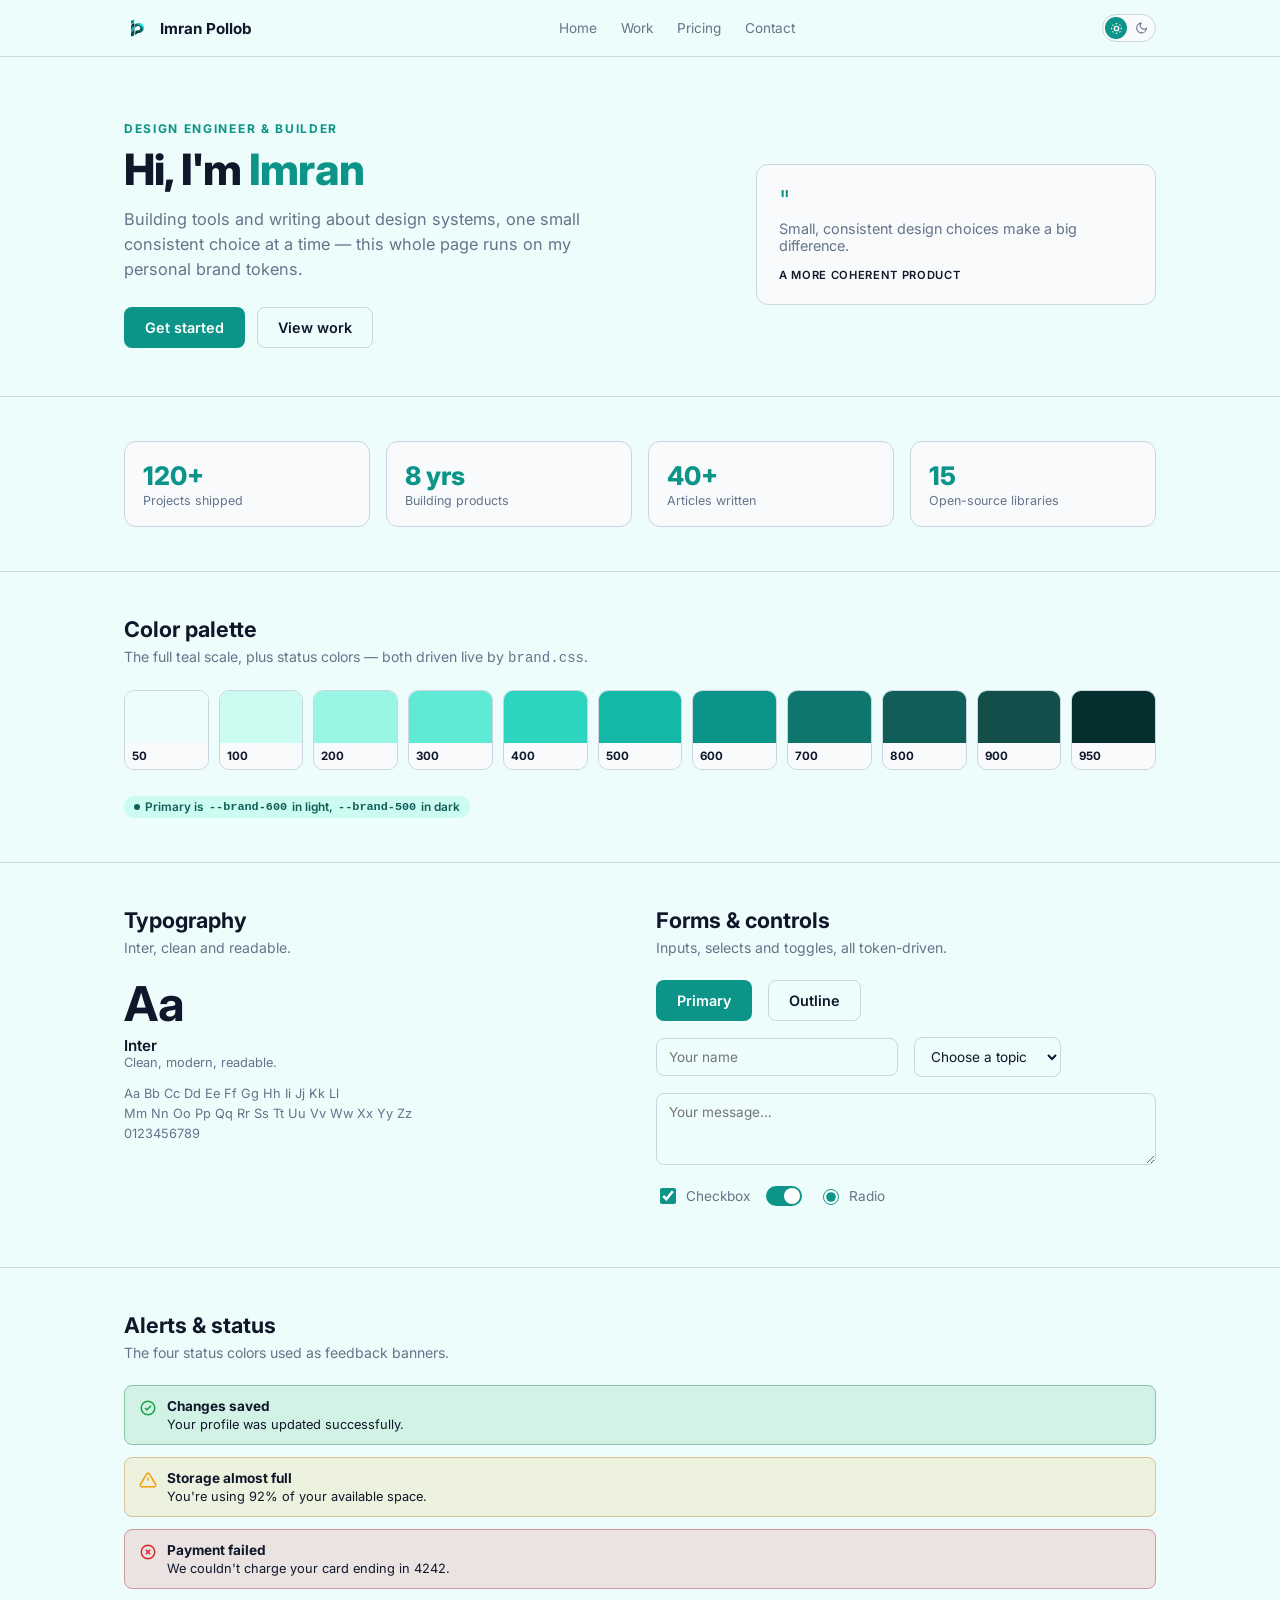
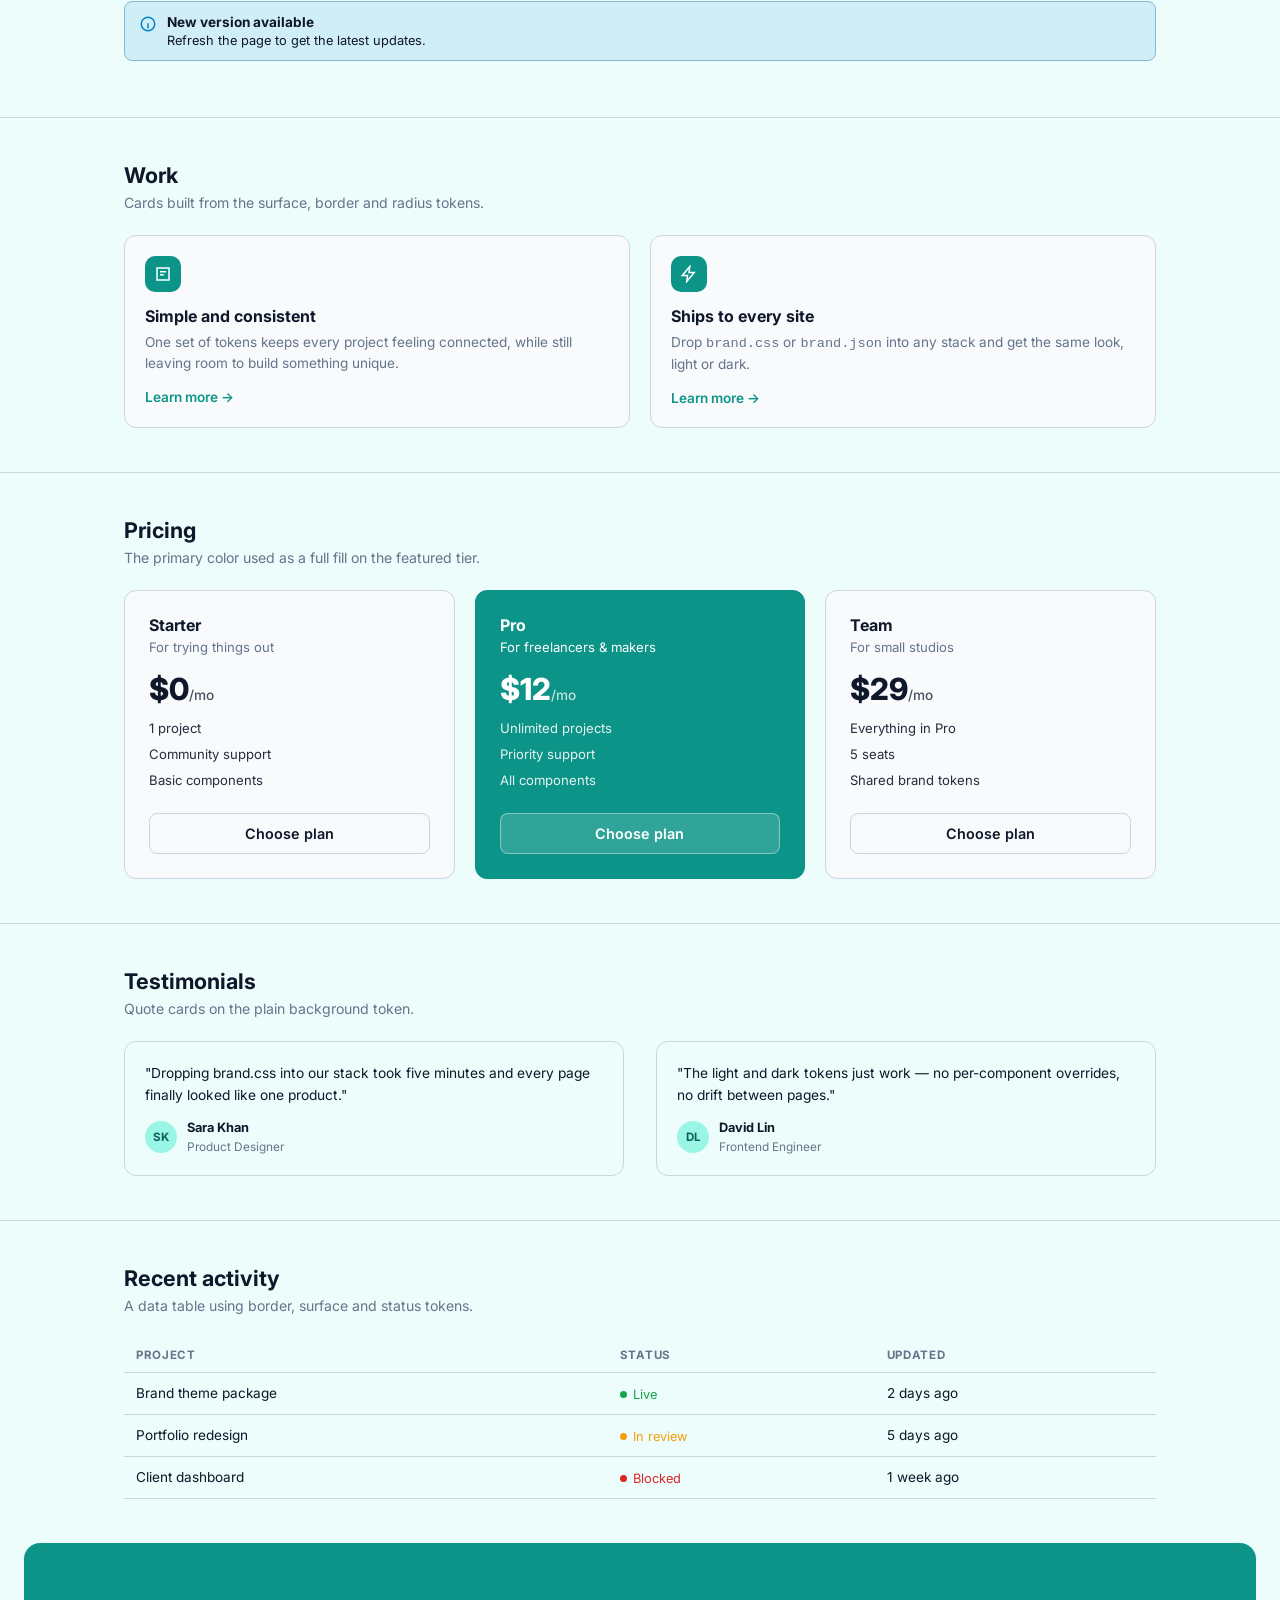
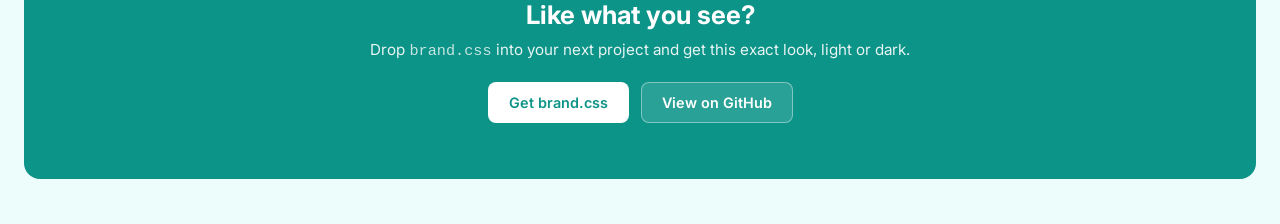
==== preview.html @ 42cc1a37 "code added" ====
<!doctype html>
<html lang="en">
<head>
<meta charset="UTF-8">
<meta name="viewport" content="width=device-width, initial-scale=1.0">
<title>Imran Pollob — Preview</title>
<link rel="stylesheet" href="brand.css">
<link rel="preconnect" href="https://fonts.googleapis.com">
<link rel="preconnect" href="https://fonts.gstatic.com" crossorigin>
<link href="https://fonts.googleapis.com/css2?family=Inter:wght@400;500;600;700;800&display=swap" rel="stylesheet">
<style>
  * { box-sizing: border-box; }
  html { scroll-behavior: smooth; }

  body {
    margin: 0;
    font-family: var(--font-family);
    background: var(--color-background);
    color: var(--color-text);
    transition: background 0.2s ease, color 0.2s ease;
  }

  img, svg { display: block; }
  code { font-family: 'SFMono-Regular', Consolas, monospace; }

  .wrap { max-width: 1080px; margin: 0 auto; padding: 0 24px; }

  /* ============ NAV ============ */
  .site-nav {
    position: sticky;
    top: 0;
    z-index: 10;
    background: var(--color-background);
    border-bottom: 1px solid var(--color-border);
  }
  .site-nav .wrap {
    display: flex;
    align-items: center;
    justify-content: space-between;
    padding: 14px 24px;
  }
  .brand {
    display: flex;
    align-items: center;
    gap: 10px;
    font-weight: 700;
    font-size: 0.95rem;
  }
  .brand img { width: 26px; height: 26px; object-fit: contain; }

  .nav-links { display: flex; gap: 24px; font-size: 0.85rem; color: var(--color-text-muted); }
  .nav-links a { color: inherit; text-decoration: none; }
  .nav-links a:hover { color: var(--color-primary); }

  .nav-right { display: flex; align-items: center; gap: 14px; }

  /* Theme switch */
  .theme-switch {
    width: 54px; height: 28px;
    border-radius: 999px;
    border: 1px solid var(--color-border);
    background: var(--color-surface);
    position: relative;
    cursor: pointer;
    flex: none;
    padding: 0;
  }
  .theme-switch .track-icon {
    position: absolute;
    top: 50%;
    transform: translateY(-50%);
    width: 13px; height: 13px;
    color: var(--color-text-muted);
  }
  .theme-switch .track-icon.sun { left: 7px; }
  .theme-switch .track-icon.moon { right: 7px; }
  .theme-switch .thumb {
    position: absolute;
    top: 2px; left: 2px;
    width: 22px; height: 22px;
    border-radius: 50%;
    background: var(--color-primary);
    color: #fff;
    display: flex; align-items: center; justify-content: center;
    transition: left 0.18s ease;
  }
  .theme-switch .thumb svg { width: 13px; height: 13px; }
  .theme-switch .thumb .moon-icon { display: none; }
  [data-theme="dark"] .theme-switch .thumb { left: 28px; }
  [data-theme="dark"] .theme-switch .thumb .sun-icon { display: none; }
  [data-theme="dark"] .theme-switch .thumb .moon-icon { display: block; }

  /* ============ HERO ============ */
  .hero { padding: 64px 0 48px; }
  .hero .wrap {
    display: grid;
    grid-template-columns: 1.2fr 0.8fr;
    gap: 32px;
    align-items: center;
  }
  .eyebrow {
    font-size: 0.75rem;
    font-weight: 700;
    letter-spacing: 0.14em;
    text-transform: uppercase;
    color: var(--color-primary);
    margin: 0 0 10px;
  }
  .hero h1 {
    font-size: 2.7rem;
    line-height: 1.08;
    margin: 0 0 14px;
    font-weight: 800;
    letter-spacing: -0.02em;
  }
  .hero h1 span { color: var(--color-primary); }
  .hero p.lede {
    font-size: 1.02rem;
    color: var(--color-text-muted);
    max-width: 46ch;
    margin: 0 0 24px;
    line-height: 1.55;
  }
  .btn-row { display: flex; gap: 12px; flex-wrap: wrap; }

  .btn {
    font-family: var(--font-family);
    font-size: 0.9rem;
    font-weight: 600;
    padding: 11px 20px;
    border-radius: var(--radius);
    border: 1px solid transparent;
    cursor: pointer;
  }
  .btn-primary { background: var(--color-primary); color: #fff; }
  .btn-primary:hover { background: var(--color-primary-hover); }
  .btn-outline { background: transparent; border-color: var(--color-border); color: var(--color-text); }
  .btn-outline:hover { border-color: var(--color-primary); color: var(--color-primary); }
  .btn-sm { padding: 8px 14px; font-size: 0.82rem; }

  .quote-card {
    background: var(--color-surface);
    border: 1px solid var(--color-border);
    border-radius: calc(var(--radius) * 1.5);
    padding: 22px;
    font-size: 0.9rem;
    color: var(--color-text-muted);
  }
  .quote-card .mark { color: var(--color-primary); font-size: 1.7rem; line-height: 1; margin-bottom: 6px; }
  .quote-card small {
    display: block;
    margin-top: 14px;
    color: var(--color-text);
    font-weight: 600;
    font-size: 0.7rem;
    letter-spacing: 0.06em;
  }

  /* ============ SECTIONS ============ */
  section.block { padding: 44px 0; border-top: 1px solid var(--color-border); }
  .block-heading { margin: 0 0 24px; }
  .block-heading h2 { font-size: 1.35rem; margin: 0 0 6px; }
  .block-heading p { margin: 0; color: var(--color-text-muted); font-size: 0.88rem; }

  /* Stats */
  .stats-row { display: grid; grid-template-columns: repeat(4, 1fr); gap: 16px; }
  .stat {
    border: 1px solid var(--color-border);
    border-radius: calc(var(--radius) * 1.5);
    padding: 18px;
    background: var(--color-surface);
  }
  .stat .num { font-size: 1.6rem; font-weight: 800; color: var(--color-primary); }
  .stat .lbl { font-size: 0.78rem; color: var(--color-text-muted); margin-top: 2px; }

  /* Palette */
  .swatch-row { display: grid; grid-template-columns: repeat(11, 1fr); gap: 10px; }
  .sw {
    border-radius: 10px;
    overflow: hidden;
    border: 1px solid var(--color-border);
    font-size: 0.68rem;
  }
  .sw .fill { height: 52px; }
  .sw .meta { padding: 6px 7px; background: var(--color-surface); }
  .sw .meta b { display: block; font-size: 0.72rem; }
  .section-gap { margin-top: 24px; }

  .two-col { display: grid; grid-template-columns: 1fr 1fr; gap: 32px; }
  .three-col { display: grid; grid-template-columns: repeat(3, 1fr); gap: 20px; }

  /* Typography */
  .type-sample .big-aa { font-size: 3rem; font-weight: 700; line-height: 1; margin-bottom: 8px; }
  .type-sample .fam { font-size: 0.95rem; font-weight: 600; }
  .type-sample .desc { font-size: 0.8rem; color: var(--color-text-muted); margin-bottom: 14px; }
  .type-sample .alpha, .type-sample .nums { font-size: 0.8rem; color: var(--color-text-muted); line-height: 1.6; }

  /* Forms / UI elements */
  .ui-row { display: flex; flex-wrap: wrap; align-items: center; gap: 16px; margin-bottom: 16px; }
  .field, .select, .textarea {
    font-family: var(--font-family);
    font-size: 0.85rem;
    padding: 10px 12px;
    border-radius: var(--radius);
    border: 1px solid var(--color-border);
    background: var(--color-background);
    color: var(--color-text);
  }
  .field { min-width: 180px; }
  .select { min-width: 140px; }
  .textarea { width: 100%; min-height: 72px; font-family: var(--font-family); resize: vertical; }
  .field:focus, .select:focus, .textarea:focus { outline: none; border-color: var(--color-primary); }

  .check-row { display: flex; align-items: center; gap: 7px; font-size: 0.85rem; color: var(--color-text-muted); }
  .check-row input[type="checkbox"], .check-row input[type="radio"] { accent-color: var(--color-primary); width: 16px; height: 16px; }

  .switch {
    width: 36px; height: 20px;
    background: var(--color-border);
    border-radius: 999px;
    position: relative;
    cursor: pointer;
    flex: none;
  }
  .switch.on { background: var(--color-primary); }
  .switch::after {
    content: "";
    position: absolute;
    top: 2px; left: 2px;
    width: 16px; height: 16px;
    border-radius: 50%;
    background: #fff;
    transition: left 0.15s ease;
  }
  .switch.on::after { left: 18px; }

  /* Alerts */
  .alert {
    display: flex;
    gap: 10px;
    align-items: flex-start;
    padding: 12px 14px;
    border-radius: var(--radius);
    border: 1px solid;
    font-size: 0.85rem;
    margin-bottom: 12px;
  }
  .alert svg { width: 18px; height: 18px; flex: none; margin-top: 1px; }
  .alert strong { display: block; font-size: 0.85rem; margin-bottom: 2px; }
  .alert span.desc { color: var(--color-text-muted); font-size: 0.8rem; }
  .alert-success { background: color-mix(in srgb, var(--color-success) 12%, var(--color-background)); border-color: color-mix(in srgb, var(--color-success) 35%, var(--color-border)); color: var(--color-success); }
  .alert-warning { background: color-mix(in srgb, var(--color-warning) 12%, var(--color-background)); border-color: color-mix(in srgb, var(--color-warning) 35%, var(--color-border)); color: var(--color-warning); }
  .alert-error   { background: color-mix(in srgb, var(--color-error) 12%, var(--color-background));   border-color: color-mix(in srgb, var(--color-error) 35%, var(--color-border));   color: var(--color-error); }
  .alert-info    { background: color-mix(in srgb, var(--color-info) 12%, var(--color-background));    border-color: color-mix(in srgb, var(--color-info) 35%, var(--color-border));    color: var(--color-info); }
  .alert strong, .alert span.desc { color: var(--color-text); }

  /* Badges */
  .badge {
    display: inline-flex;
    align-items: center;
    gap: 5px;
    font-size: 0.74rem;
    font-weight: 600;
    padding: 4px 10px;
    border-radius: 999px;
  }
  .badge-brand { background: var(--brand-100); color: var(--brand-800); }
  [data-theme="dark"] .badge-brand { background: var(--brand-950); color: var(--brand-300); }
  .badge-outline { border: 1px solid var(--color-border); color: var(--color-text-muted); }
  .badge-dot { width: 6px; height: 6px; border-radius: 50%; background: currentColor; }

  /* Cards */
  .card-grid { display: grid; grid-template-columns: repeat(2, 1fr); gap: 20px; }
  .card {
    background: var(--color-surface);
    border: 1px solid var(--color-border);
    border-radius: calc(var(--radius) * 1.5);
    padding: 20px;
  }
  .card .cicon {
    width: 36px; height: 36px;
    border-radius: 10px;
    background: var(--color-primary);
    color: #fff;
    display: flex; align-items: center; justify-content: center;
    margin-bottom: 14px;
  }
  .card h3 { margin: 0 0 6px; font-size: 1rem; }
  .card p { margin: 0 0 12px; font-size: 0.85rem; color: var(--color-text-muted); line-height: 1.55; }
  .card a { color: var(--color-primary); font-size: 0.85rem; font-weight: 600; text-decoration: none; }

  /* Pricing */
  .price-card {
    border: 1px solid var(--color-border);
    border-radius: calc(var(--radius) * 1.5);
    padding: 24px;
    background: var(--color-surface);
    display: flex;
    flex-direction: column;
  }
  .price-card.featured {
    background: var(--color-primary);
    border-color: var(--color-primary);
    color: #fff;
  }
  .price-card h3 { margin: 0 0 4px; font-size: 1rem; }
  .price-card .price { font-size: 1.9rem; font-weight: 800; margin: 8px 0; }
  .price-card .price span { font-size: 0.85rem; font-weight: 500; opacity: 0.75; }
  .price-card ul { list-style: none; margin: 0 0 20px; padding: 0; font-size: 0.82rem; }
  .price-card li { padding: 5px 0; opacity: 0.9; }
  .price-card:not(.featured) p, .price-card:not(.featured) .desc { color: var(--color-text-muted); }
  .price-card .desc { font-size: 0.82rem; margin-bottom: 8px; }
  .price-card.featured .btn-outline { background: rgba(255,255,255,0.15); border-color: rgba(255,255,255,0.4); color: #fff; }
  .price-card:not(.featured) .btn-primary { background: var(--color-primary); }

  /* Testimonials */
  .testi-card {
    border: 1px solid var(--color-border);
    border-radius: calc(var(--radius) * 1.5);
    padding: 20px;
    background: var(--color-background);
  }
  .testi-card p { font-size: 0.86rem; color: var(--color-text); line-height: 1.6; margin: 0 0 14px; }
  .testi-person { display: flex; align-items: center; gap: 10px; }
  .testi-person .initials {
    width: 32px; height: 32px; border-radius: 50%;
    background: var(--brand-200); color: var(--brand-800);
    display: flex; align-items: center; justify-content: center;
    font-size: 0.72rem; font-weight: 700;
  }
  [data-theme="dark"] .testi-person .initials { background: var(--brand-800); color: var(--brand-100); }
  .testi-person .who b { display: block; font-size: 0.8rem; }
  .testi-person .who span { font-size: 0.74rem; color: var(--color-text-muted); }

  /* Table */
  .data-table { width: 100%; border-collapse: collapse; font-size: 0.85rem; }
  .data-table th {
    text-align: left;
    font-size: 0.72rem;
    letter-spacing: 0.06em;
    text-transform: uppercase;
    color: var(--color-text-muted);
    padding: 10px 12px;
    border-bottom: 1px solid var(--color-border);
  }
  .data-table td { padding: 12px; border-bottom: 1px solid var(--color-border); }
  .data-table tr:hover td { background: var(--color-surface); }
  .status-dot { display: inline-flex; align-items: center; gap: 6px; font-size: 0.8rem; }
  .status-dot::before { content: ""; width: 7px; height: 7px; border-radius: 50%; background: currentColor; }
  .status-dot.ok { color: var(--color-success); }
  .status-dot.pending { color: var(--color-warning); }
  .status-dot.fail { color: var(--color-error); }

  /* CTA */
  .cta {
    text-align: center;
    padding: 56px 24px;
    border-radius: calc(var(--radius) * 2);
    background: var(--color-primary);
    color: #fff;
    margin: 0 24px 48px;
  }
  .cta h2 { margin: 0 0 10px; font-size: 1.6rem; }
  .cta p { margin: 0 0 22px; opacity: 0.9; font-size: 0.95rem; }
  .cta .btn-outline { background: rgba(255,255,255,0.12); border-color: rgba(255,255,255,0.4); color: #fff; }
  .cta .btn-primary { background: #fff; color: var(--color-primary); }
  [data-theme="dark"] .cta { background: var(--brand-700); }

  @media (max-width: 780px) {
    .hero .wrap { grid-template-columns: 1fr; }
    .two-col, .three-col { grid-template-columns: 1fr; }
    .card-grid { grid-template-columns: 1fr; }
    .stats-row { grid-template-columns: repeat(2, 1fr); }
    .nav-links { display: none; }
    .swatch-row { grid-template-columns: repeat(6, 1fr); }
    .data-table { display: block; overflow-x: auto; }
  }
</style>
</head>
<body>

<nav class="site-nav">
  <div class="wrap">
    <div class="brand"><img src="logo.png" alt="Imran Pollob logo"> Imran Pollob</div>
    <div class="nav-links"><a href="#">Home</a><a href="#">Work</a><a href="#">Pricing</a><a href="#">Contact</a></div>
    <div class="nav-right">
      <button class="theme-switch" id="themeToggle" role="switch" aria-checked="false" aria-label="Toggle theme">
        <svg class="track-icon sun" viewBox="0 0 24 24" fill="none" stroke="currentColor" stroke-width="2"><circle cx="12" cy="12" r="4"/><path d="M12 2v2M12 20v2M4.9 4.9l1.4 1.4M17.7 17.7l1.4 1.4M2 12h2M20 12h2M4.9 19.1l1.4-1.4M17.7 6.3l1.4-1.4"/></svg>
        <svg class="track-icon moon" viewBox="0 0 24 24" fill="none" stroke="currentColor" stroke-width="2"><path d="M21 12.8A9 9 0 1111.2 3 7 7 0 0021 12.8z"/></svg>
        <span class="thumb">
          <svg class="sun-icon" viewBox="0 0 24 24" fill="none" stroke="currentColor" stroke-width="2.5"><circle cx="12" cy="12" r="4"/><path d="M12 2v2M12 20v2M4.9 4.9l1.4 1.4M17.7 17.7l1.4 1.4M2 12h2M20 12h2M4.9 19.1l1.4-1.4M17.7 6.3l1.4-1.4"/></svg>
          <svg class="moon-icon" viewBox="0 0 24 24" fill="none" stroke="currentColor" stroke-width="2.5"><path d="M21 12.8A9 9 0 1111.2 3 7 7 0 0021 12.8z"/></svg>
        </span>
      </button>
    </div>
  </div>
</nav>

<section class="hero">
  <div class="wrap">
    <div>
      <div class="eyebrow">Design engineer &amp; builder</div>
      <h1>Hi, I'm <span>Imran</span></h1>
      <p class="lede">Building tools and writing about design systems, one small consistent choice at a time — this whole page runs on my personal brand tokens.</p>
      <div class="btn-row">
        <button class="btn btn-primary">Get started</button>
        <button class="btn btn-outline">View work</button>
      </div>
    </div>
    <div class="quote-card">
      <div class="mark">"</div>
      Small, consistent design choices make a big difference.
      <small>A MORE COHERENT PRODUCT</small>
    </div>
  </div>
</section>

<section class="block">
  <div class="wrap">
    <div class="stats-row">
      <div class="stat"><div class="num">120+</div><div class="lbl">Projects shipped</div></div>
      <div class="stat"><div class="num">8 yrs</div><div class="lbl">Building products</div></div>
      <div class="stat"><div class="num">40+</div><div class="lbl">Articles written</div></div>
      <div class="stat"><div class="num">15</div><div class="lbl">Open-source libraries</div></div>
    </div>
  </div>
</section>

<section class="block">
  <div class="wrap">
    <div class="block-heading">
      <h2>Color palette</h2>
      <p>The full teal scale, plus status colors — both driven live by <code>brand.css</code>.</p>
    </div>
    <div class="swatch-row">
      <div class="sw"><div class="fill" style="background:var(--brand-50)"></div><div class="meta"><b>50</b></div></div>
      <div class="sw"><div class="fill" style="background:var(--brand-100)"></div><div class="meta"><b>100</b></div></div>
      <div class="sw"><div class="fill" style="background:var(--brand-200)"></div><div class="meta"><b>200</b></div></div>
      <div class="sw"><div class="fill" style="background:var(--brand-300)"></div><div class="meta"><b>300</b></div></div>
      <div class="sw"><div class="fill" style="background:var(--brand-400)"></div><div class="meta"><b>400</b></div></div>
      <div class="sw"><div class="fill" style="background:var(--brand-500)"></div><div class="meta"><b>500</b></div></div>
      <div class="sw"><div class="fill" style="background:var(--brand-600)"></div><div class="meta"><b>600</b></div></div>
      <div class="sw"><div class="fill" style="background:var(--brand-700)"></div><div class="meta"><b>700</b></div></div>
      <div class="sw"><div class="fill" style="background:var(--brand-800)"></div><div class="meta"><b>800</b></div></div>
      <div class="sw"><div class="fill" style="background:var(--brand-900)"></div><div class="meta"><b>900</b></div></div>
      <div class="sw"><div class="fill" style="background:var(--brand-950)"></div><div class="meta"><b>950</b></div></div>
    </div>
    <div class="section-gap">
      <div class="badge badge-brand"><span class="badge-dot"></span> Primary is <code>--brand-600</code> in light, <code>--brand-500</code> in dark</div>
    </div>
  </div>
</section>

<section class="block">
  <div class="wrap two-col">
    <div class="type-sample">
      <div class="block-heading">
        <h2>Typography</h2>
        <p>Inter, clean and readable.</p>
      </div>
      <div class="big-aa">Aa</div>
      <div class="fam">Inter</div>
      <div class="desc">Clean, modern, readable.</div>
      <div class="alpha">Aa Bb Cc Dd Ee Ff Gg Hh Ii Jj Kk Ll<br>Mm Nn Oo Pp Qq Rr Ss Tt Uu Vv Ww Xx Yy Zz</div>
      <div class="nums">0123456789</div>
    </div>
    <div>
      <div class="block-heading">
        <h2>Forms &amp; controls</h2>
        <p>Inputs, selects and toggles, all token-driven.</p>
      </div>
      <div class="ui-row">
        <button class="btn btn-primary">Primary</button>
        <button class="btn btn-outline">Outline</button>
      </div>
      <div class="ui-row">
        <input class="field" placeholder="Your name">
        <select class="select">
          <option>Choose a topic</option>
          <option>Design systems</option>
          <option>Engineering</option>
        </select>
      </div>
      <div class="ui-row" style="display:block;">
        <textarea class="textarea" placeholder="Your message…"></textarea>
      </div>
      <div class="ui-row">
        <label class="check-row"><input type="checkbox" checked> Checkbox</label>
        <div class="switch on"></div>
        <label class="check-row"><input type="radio" name="r1" checked> Radio</label>
      </div>
    </div>
  </div>
</section>

<section class="block">
  <div class="wrap">
    <div class="block-heading">
      <h2>Alerts &amp; status</h2>
      <p>The four status colors used as feedback banners.</p>
    </div>
    <div class="alert alert-success">
      <svg viewBox="0 0 24 24" fill="none" stroke="currentColor" stroke-width="2"><circle cx="12" cy="12" r="9"/><path d="M8 12l2.5 2.5L16 9"/></svg>
      <div><strong>Changes saved</strong><span class="desc">Your profile was updated successfully.</span></div>
    </div>
    <div class="alert alert-warning">
      <svg viewBox="0 0 24 24" fill="none" stroke="currentColor" stroke-width="2"><path d="M12 9v4M12 17h.01"/><path d="M10.3 3.9 1.8 18a2 2 0 001.7 3h17a2 2 0 001.7-3L13.7 3.9a2 2 0 00-3.4 0z"/></svg>
      <div><strong>Storage almost full</strong><span class="desc">You're using 92% of your available space.</span></div>
    </div>
    <div class="alert alert-error">
      <svg viewBox="0 0 24 24" fill="none" stroke="currentColor" stroke-width="2"><circle cx="12" cy="12" r="9"/><path d="M15 9l-6 6M9 9l6 6"/></svg>
      <div><strong>Payment failed</strong><span class="desc">We couldn't charge your card ending in 4242.</span></div>
    </div>
    <div class="alert alert-info">
      <svg viewBox="0 0 24 24" fill="none" stroke="currentColor" stroke-width="2"><circle cx="12" cy="12" r="9"/><path d="M12 8h.01M11 12h1v5h1"/></svg>
      <div><strong>New version available</strong><span class="desc">Refresh the page to get the latest updates.</span></div>
    </div>
  </div>
</section>

<section class="block">
  <div class="wrap">
    <div class="block-heading">
      <h2>Work</h2>
      <p>Cards built from the surface, border and radius tokens.</p>
    </div>
    <div class="card-grid">
      <div class="card">
        <div class="cicon"><svg width="18" height="18" viewBox="0 0 24 24" fill="none" stroke="currentColor" stroke-width="2"><path d="M4 4h16v16H4z"/><path d="M8 9h8M8 13h5"/></svg></div>
        <h3>Simple and consistent</h3>
        <p>One set of tokens keeps every project feeling connected, while still leaving room to build something unique.</p>
        <a href="#">Learn more →</a>
      </div>
      <div class="card">
        <div class="cicon"><svg width="18" height="18" viewBox="0 0 24 24" fill="none" stroke="currentColor" stroke-width="2"><path d="M13 2 3 14h7l-1 8 10-12h-7l1-8z"/></svg></div>
        <h3>Ships to every site</h3>
        <p>Drop <code>brand.css</code> or <code>brand.json</code> into any stack and get the same look, light or dark.</p>
        <a href="#">Learn more →</a>
      </div>
    </div>
  </div>
</section>

<section class="block">
  <div class="wrap">
    <div class="block-heading">
      <h2>Pricing</h2>
      <p>The primary color used as a full fill on the featured tier.</p>
    </div>
    <div class="three-col">
      <div class="price-card">
        <h3>Starter</h3>
        <div class="desc">For trying things out</div>
        <div class="price">$0<span>/mo</span></div>
        <ul><li>1 project</li><li>Community support</li><li>Basic components</li></ul>
        <button class="btn btn-outline">Choose plan</button>
      </div>
      <div class="price-card featured">
        <h3>Pro</h3>
        <div class="desc">For freelancers &amp; makers</div>
        <div class="price">$12<span>/mo</span></div>
        <ul><li>Unlimited projects</li><li>Priority support</li><li>All components</li></ul>
        <button class="btn btn-outline">Choose plan</button>
      </div>
      <div class="price-card">
        <h3>Team</h3>
        <div class="desc">For small studios</div>
        <div class="price">$29<span>/mo</span></div>
        <ul><li>Everything in Pro</li><li>5 seats</li><li>Shared brand tokens</li></ul>
        <button class="btn btn-outline">Choose plan</button>
      </div>
    </div>
  </div>
</section>

<section class="block">
  <div class="wrap">
    <div class="block-heading">
      <h2>Testimonials</h2>
      <p>Quote cards on the plain background token.</p>
    </div>
    <div class="two-col">
      <div class="testi-card">
        <p>"Dropping brand.css into our stack took five minutes and every page finally looked like one product."</p>
        <div class="testi-person"><div class="initials">SK</div><div class="who"><b>Sara Khan</b><span>Product Designer</span></div></div>
      </div>
      <div class="testi-card">
        <p>"The light and dark tokens just work — no per-component overrides, no drift between pages."</p>
        <div class="testi-person"><div class="initials">DL</div><div class="who"><b>David Lin</b><span>Frontend Engineer</span></div></div>
      </div>
    </div>
  </div>
</section>

<section class="block">
  <div class="wrap">
    <div class="block-heading">
      <h2>Recent activity</h2>
      <p>A data table using border, surface and status tokens.</p>
    </div>
    <table class="data-table">
      <thead><tr><th>Project</th><th>Status</th><th>Updated</th></tr></thead>
      <tbody>
        <tr><td>Brand theme package</td><td><span class="status-dot ok">Live</span></td><td>2 days ago</td></tr>
        <tr><td>Portfolio redesign</td><td><span class="status-dot pending">In review</span></td><td>5 days ago</td></tr>
        <tr><td>Client dashboard</td><td><span class="status-dot fail">Blocked</span></td><td>1 week ago</td></tr>
      </tbody>
    </table>
  </div>
</section>

<div class="cta">
  <h2>Like what you see?</h2>
  <p>Drop <code style="opacity:.85">brand.css</code> into your next project and get this exact look, light or dark.</p>
  <div class="btn-row" style="justify-content:center;">
    <button class="btn btn-primary">Get brand.css</button>
    <button class="btn btn-outline">View on GitHub</button>
  </div>
</div>

<script>
  const root = document.documentElement;
  const toggleBtn = document.getElementById('themeToggle');

  function applyTheme(mode) {
    if (mode === 'dark') root.setAttribute('data-theme', 'dark');
    else root.removeAttribute('data-theme');
    toggleBtn.setAttribute('aria-checked', mode === 'dark' ? 'true' : 'false');
    try { localStorage.setItem('brand-preview-theme', mode); } catch (e) {}
  }

  toggleBtn.addEventListener('click', () => {
    const isDark = root.getAttribute('data-theme') === 'dark';
    applyTheme(isDark ? 'light' : 'dark');
  });

  document.querySelectorAll('.switch').forEach(s => {
    s.addEventListener('click', () => s.classList.toggle('on'));
  });

  let initial = 'light';
  try {
    initial = localStorage.getItem('brand-preview-theme')
      || (window.matchMedia('(prefers-color-scheme: dark)').matches ? 'dark' : 'light');
  } catch (e) {}
  applyTheme(initial);
</script>

</body>
</html>
---- brand.css ----
:root {
  /* Brand */
  --brand-50: #ecfdfb;
  --brand-100: #ccfbf1;
  --brand-200: #99f6e4;
  --brand-300: #5eead4;
  --brand-400: #2dd4bf;
  --brand-500: #14b8a6;
  --brand-600: #0d9488;
  --brand-700: #0f766e;
  --brand-800: #115e59;
  --brand-900: #134e4a;
  --brand-950: #042f2e;

  /* Semantic */
  --color-primary: var(--brand-600);
  --color-primary-hover: var(--brand-700);

  --color-background: var(--brand-50);
  --color-surface: #f8fafc;
  --color-text: #0f172a;
  --color-text-muted: #64748b;
  --color-border: #cbd5e1;

  /* Status */
  --color-success: #16a34a;
  --color-warning: #f59e0b;
  --color-error: #dc2626;
  --color-info: #0284c7;

  /* Shared UI */
  --font-family: Inter, system-ui, sans-serif;
  --radius: 8px;
  --spacing-unit: 4px;
}

[data-theme="dark"] {
  --color-primary: var(--brand-500);
  --color-primary-hover: var(--brand-400);

  --color-background: #071311;
  --color-surface: #0d1f1c;
  --color-text: #f0fdfa;
  --color-text-muted: #94a3b8;
  --color-border: #1f3a35;

  --color-success: #4ade80;
  --color-warning: #fbbf24;
  --color-error: #f87171;
  --color-info: #38bdf8;
}
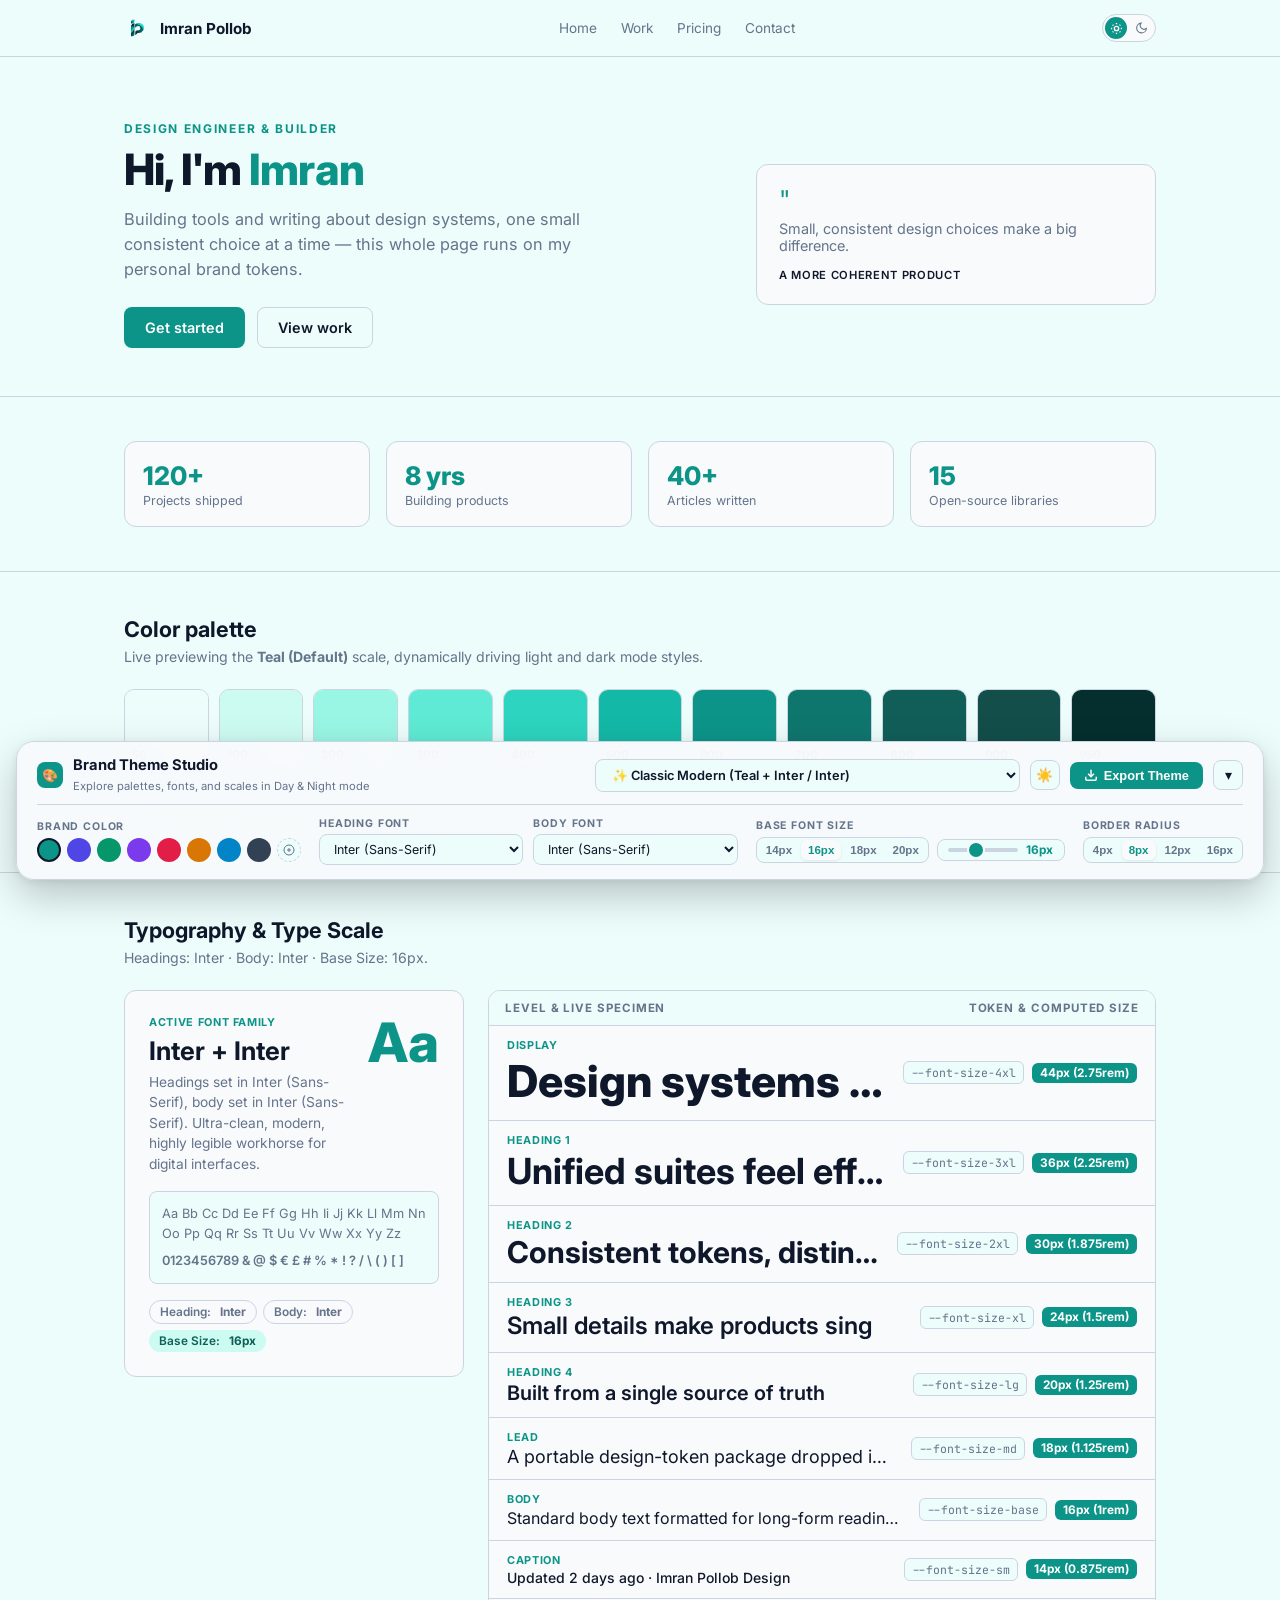
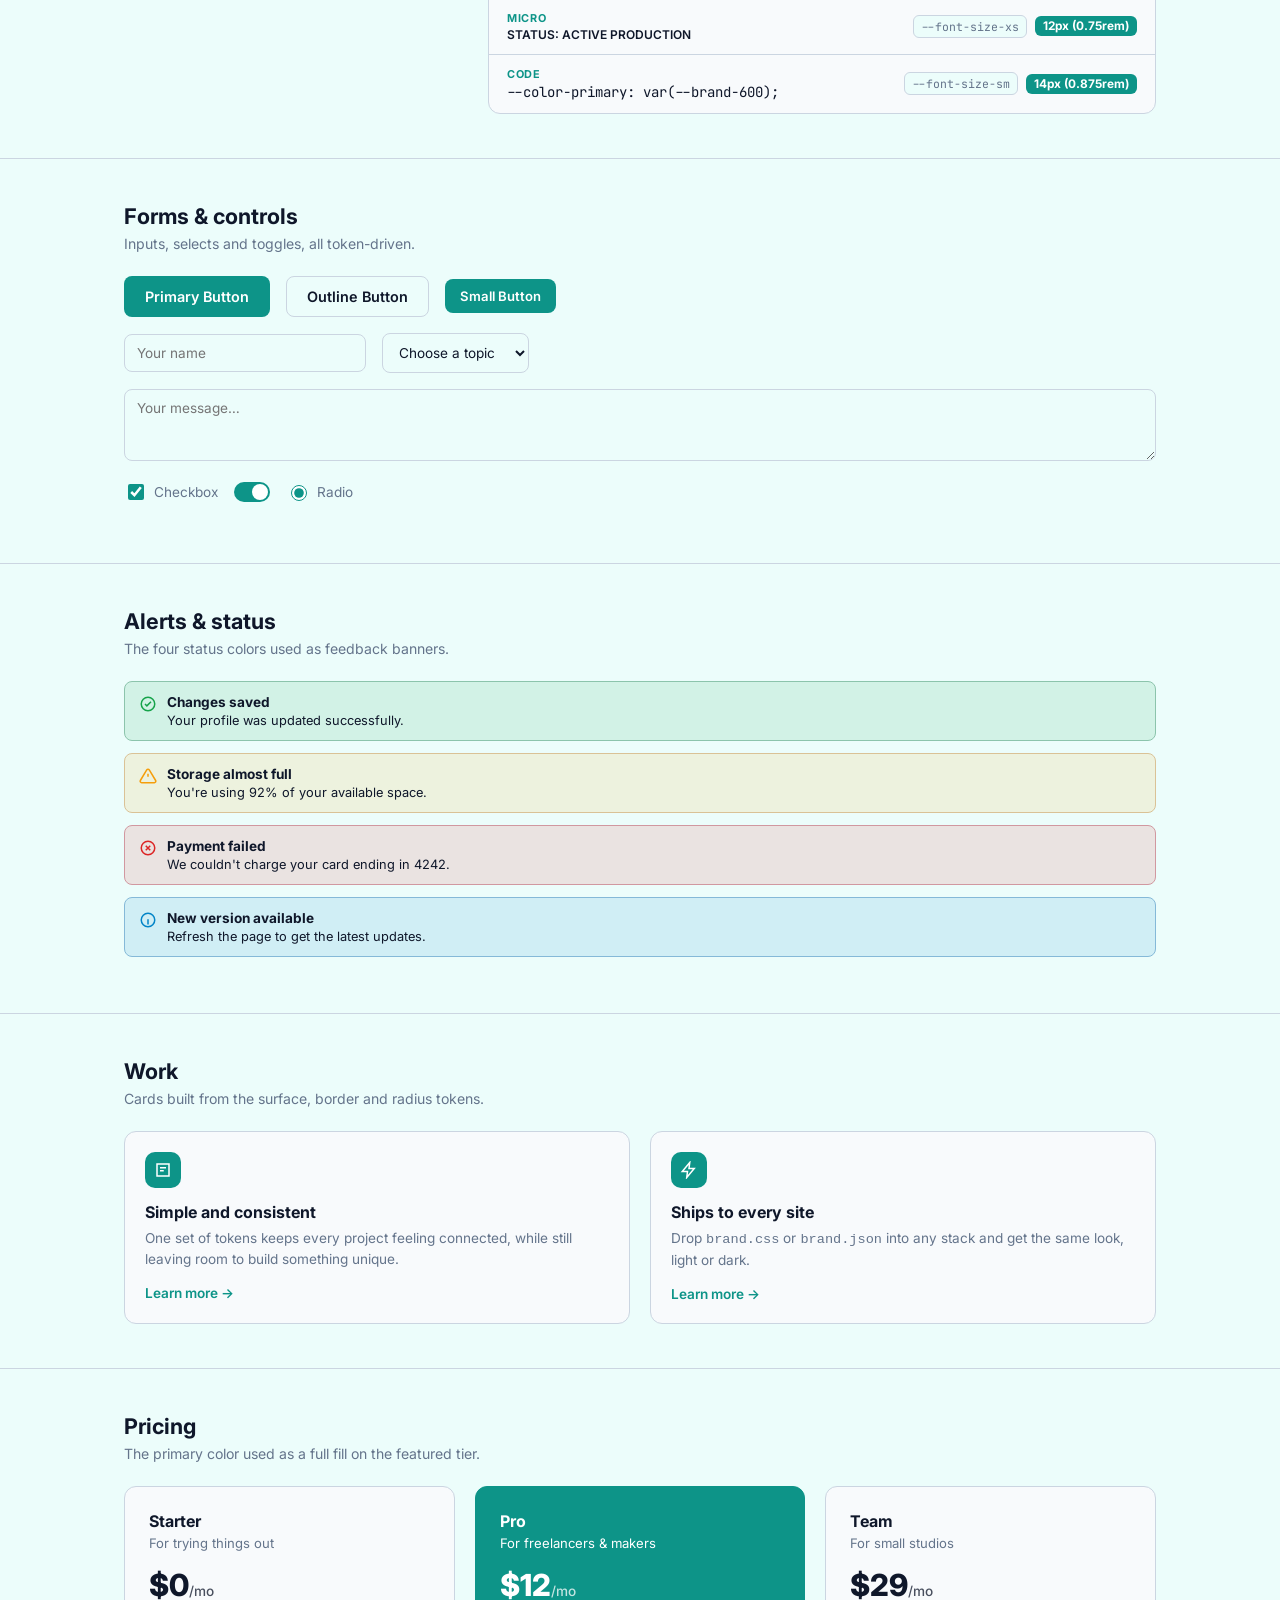
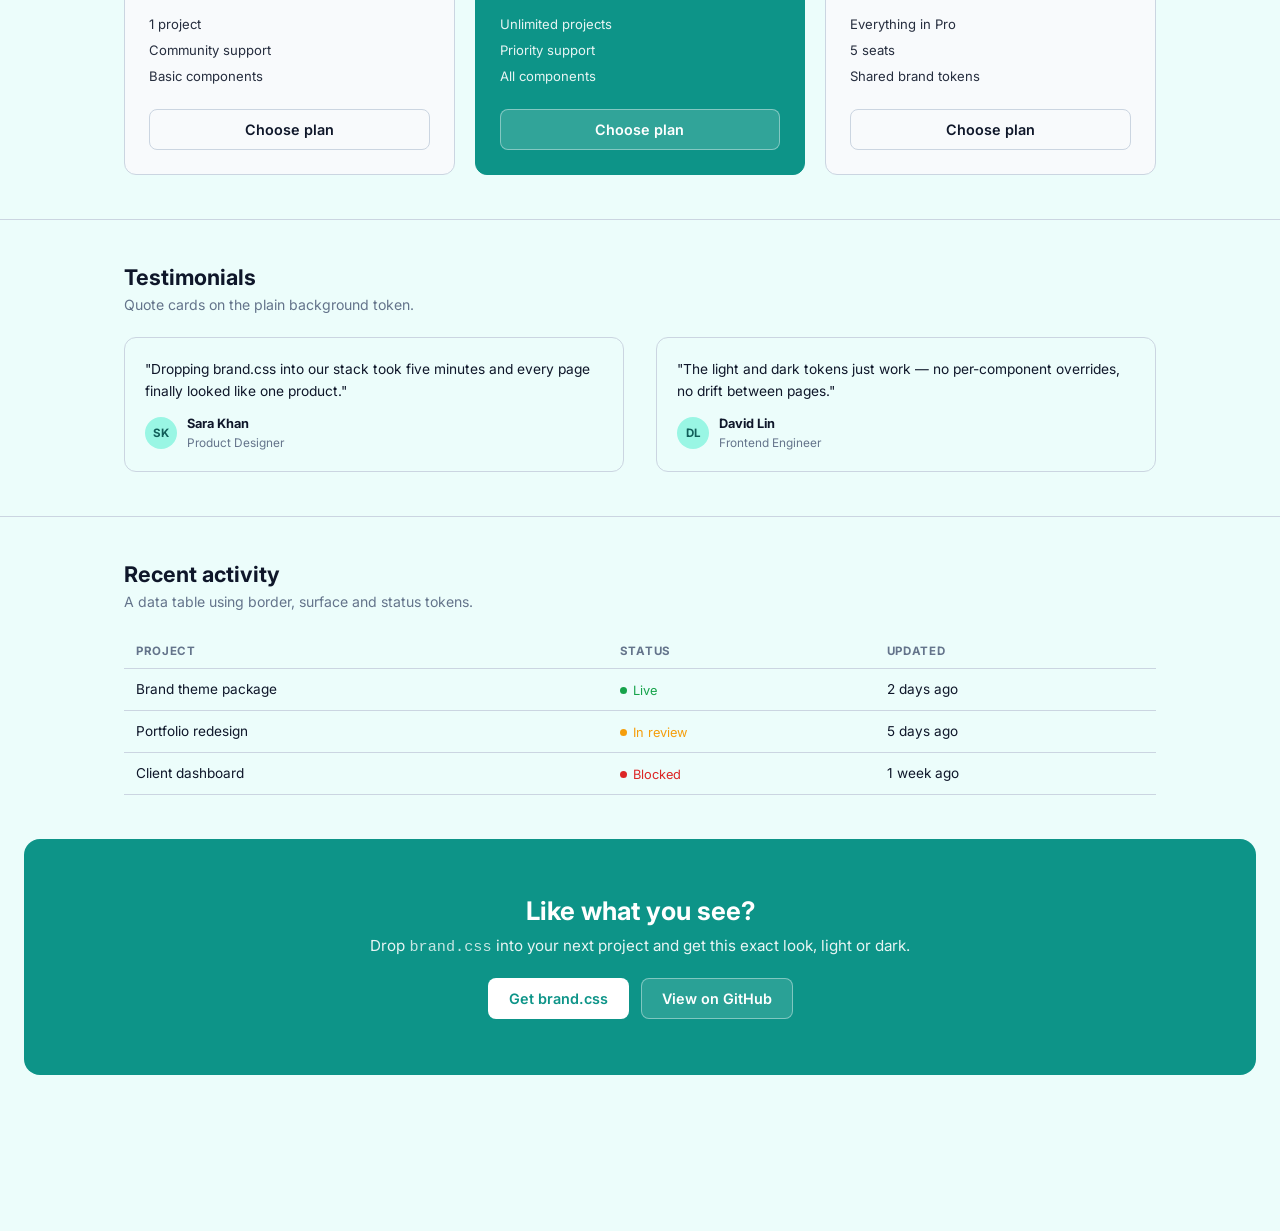
==== commit 1783ab6a: "added theme selector" ====
--- a/preview.html
+++ b/preview.html
@@ -1,477 +1,1790 @@
 <!doctype html>
 <html lang="en">
+
 <head>
-<meta charset="UTF-8">
-<meta name="viewport" content="width=device-width, initial-scale=1.0">
-<title>Imran Pollob — Preview</title>
-<link rel="stylesheet" href="brand.css">
-<link rel="preconnect" href="https://fonts.googleapis.com">
-<link rel="preconnect" href="https://fonts.gstatic.com" crossorigin>
-<link href="https://fonts.googleapis.com/css2?family=Inter:wght@400;500;600;700;800&display=swap" rel="stylesheet">
-<style>
-  * { box-sizing: border-box; }
-  html { scroll-behavior: smooth; }
-
-  body {
-    margin: 0;
-    font-family: var(--font-family);
-    background: var(--color-background);
-    color: var(--color-text);
-    transition: background 0.2s ease, color 0.2s ease;
-  }
-
-  img, svg { display: block; }
-  code { font-family: 'SFMono-Regular', Consolas, monospace; }
-
-  .wrap { max-width: 1080px; margin: 0 auto; padding: 0 24px; }
-
-  /* ============ NAV ============ */
-  .site-nav {
-    position: sticky;
-    top: 0;
-    z-index: 10;
-    background: var(--color-background);
-    border-bottom: 1px solid var(--color-border);
-  }
-  .site-nav .wrap {
-    display: flex;
-    align-items: center;
-    justify-content: space-between;
-    padding: 14px 24px;
-  }
-  .brand {
-    display: flex;
-    align-items: center;
-    gap: 10px;
-    font-weight: 700;
-    font-size: 0.95rem;
-  }
-  .brand img { width: 26px; height: 26px; object-fit: contain; }
-
-  .nav-links { display: flex; gap: 24px; font-size: 0.85rem; color: var(--color-text-muted); }
-  .nav-links a { color: inherit; text-decoration: none; }
-  .nav-links a:hover { color: var(--color-primary); }
-
-  .nav-right { display: flex; align-items: center; gap: 14px; }
-
-  /* Theme switch */
-  .theme-switch {
-    width: 54px; height: 28px;
-    border-radius: 999px;
-    border: 1px solid var(--color-border);
-    background: var(--color-surface);
-    position: relative;
-    cursor: pointer;
-    flex: none;
-    padding: 0;
-  }
-  .theme-switch .track-icon {
-    position: absolute;
-    top: 50%;
-    transform: translateY(-50%);
-    width: 13px; height: 13px;
-    color: var(--color-text-muted);
-  }
-  .theme-switch .track-icon.sun { left: 7px; }
-  .theme-switch .track-icon.moon { right: 7px; }
-  .theme-switch .thumb {
-    position: absolute;
-    top: 2px; left: 2px;
-    width: 22px; height: 22px;
-    border-radius: 50%;
-    background: var(--color-primary);
-    color: #fff;
-    display: flex; align-items: center; justify-content: center;
-    transition: left 0.18s ease;
-  }
-  .theme-switch .thumb svg { width: 13px; height: 13px; }
-  .theme-switch .thumb .moon-icon { display: none; }
-  [data-theme="dark"] .theme-switch .thumb { left: 28px; }
-  [data-theme="dark"] .theme-switch .thumb .sun-icon { display: none; }
-  [data-theme="dark"] .theme-switch .thumb .moon-icon { display: block; }
-
-  /* ============ HERO ============ */
-  .hero { padding: 64px 0 48px; }
-  .hero .wrap {
-    display: grid;
-    grid-template-columns: 1.2fr 0.8fr;
-    gap: 32px;
-    align-items: center;
-  }
-  .eyebrow {
-    font-size: 0.75rem;
-    font-weight: 700;
-    letter-spacing: 0.14em;
-    text-transform: uppercase;
-    color: var(--color-primary);
-    margin: 0 0 10px;
-  }
-  .hero h1 {
-    font-size: 2.7rem;
-    line-height: 1.08;
-    margin: 0 0 14px;
-    font-weight: 800;
-    letter-spacing: -0.02em;
-  }
-  .hero h1 span { color: var(--color-primary); }
-  .hero p.lede {
-    font-size: 1.02rem;
-    color: var(--color-text-muted);
-    max-width: 46ch;
-    margin: 0 0 24px;
-    line-height: 1.55;
-  }
-  .btn-row { display: flex; gap: 12px; flex-wrap: wrap; }
-
-  .btn {
-    font-family: var(--font-family);
-    font-size: 0.9rem;
-    font-weight: 600;
-    padding: 11px 20px;
-    border-radius: var(--radius);
-    border: 1px solid transparent;
-    cursor: pointer;
-  }
-  .btn-primary { background: var(--color-primary); color: #fff; }
-  .btn-primary:hover { background: var(--color-primary-hover); }
-  .btn-outline { background: transparent; border-color: var(--color-border); color: var(--color-text); }
-  .btn-outline:hover { border-color: var(--color-primary); color: var(--color-primary); }
-  .btn-sm { padding: 8px 14px; font-size: 0.82rem; }
-
-  .quote-card {
-    background: var(--color-surface);
-    border: 1px solid var(--color-border);
-    border-radius: calc(var(--radius) * 1.5);
-    padding: 22px;
-    font-size: 0.9rem;
-    color: var(--color-text-muted);
-  }
-  .quote-card .mark { color: var(--color-primary); font-size: 1.7rem; line-height: 1; margin-bottom: 6px; }
-  .quote-card small {
-    display: block;
-    margin-top: 14px;
-    color: var(--color-text);
-    font-weight: 600;
-    font-size: 0.7rem;
-    letter-spacing: 0.06em;
-  }
-
-  /* ============ SECTIONS ============ */
-  section.block { padding: 44px 0; border-top: 1px solid var(--color-border); }
-  .block-heading { margin: 0 0 24px; }
-  .block-heading h2 { font-size: 1.35rem; margin: 0 0 6px; }
-  .block-heading p { margin: 0; color: var(--color-text-muted); font-size: 0.88rem; }
-
-  /* Stats */
-  .stats-row { display: grid; grid-template-columns: repeat(4, 1fr); gap: 16px; }
-  .stat {
-    border: 1px solid var(--color-border);
-    border-radius: calc(var(--radius) * 1.5);
-    padding: 18px;
-    background: var(--color-surface);
-  }
-  .stat .num { font-size: 1.6rem; font-weight: 800; color: var(--color-primary); }
-  .stat .lbl { font-size: 0.78rem; color: var(--color-text-muted); margin-top: 2px; }
-
-  /* Palette */
-  .swatch-row { display: grid; grid-template-columns: repeat(11, 1fr); gap: 10px; }
-  .sw {
-    border-radius: 10px;
-    overflow: hidden;
-    border: 1px solid var(--color-border);
-    font-size: 0.68rem;
-  }
-  .sw .fill { height: 52px; }
-  .sw .meta { padding: 6px 7px; background: var(--color-surface); }
-  .sw .meta b { display: block; font-size: 0.72rem; }
-  .section-gap { margin-top: 24px; }
-
-  .two-col { display: grid; grid-template-columns: 1fr 1fr; gap: 32px; }
-  .three-col { display: grid; grid-template-columns: repeat(3, 1fr); gap: 20px; }
-
-  /* Typography */
-  .type-sample .big-aa { font-size: 3rem; font-weight: 700; line-height: 1; margin-bottom: 8px; }
-  .type-sample .fam { font-size: 0.95rem; font-weight: 600; }
-  .type-sample .desc { font-size: 0.8rem; color: var(--color-text-muted); margin-bottom: 14px; }
-  .type-sample .alpha, .type-sample .nums { font-size: 0.8rem; color: var(--color-text-muted); line-height: 1.6; }
-
-  /* Forms / UI elements */
-  .ui-row { display: flex; flex-wrap: wrap; align-items: center; gap: 16px; margin-bottom: 16px; }
-  .field, .select, .textarea {
-    font-family: var(--font-family);
-    font-size: 0.85rem;
-    padding: 10px 12px;
-    border-radius: var(--radius);
-    border: 1px solid var(--color-border);
-    background: var(--color-background);
-    color: var(--color-text);
-  }
-  .field { min-width: 180px; }
-  .select { min-width: 140px; }
-  .textarea { width: 100%; min-height: 72px; font-family: var(--font-family); resize: vertical; }
-  .field:focus, .select:focus, .textarea:focus { outline: none; border-color: var(--color-primary); }
-
-  .check-row { display: flex; align-items: center; gap: 7px; font-size: 0.85rem; color: var(--color-text-muted); }
-  .check-row input[type="checkbox"], .check-row input[type="radio"] { accent-color: var(--color-primary); width: 16px; height: 16px; }
-
-  .switch {
-    width: 36px; height: 20px;
-    background: var(--color-border);
-    border-radius: 999px;
-    position: relative;
-    cursor: pointer;
-    flex: none;
-  }
-  .switch.on { background: var(--color-primary); }
-  .switch::after {
-    content: "";
-    position: absolute;
-    top: 2px; left: 2px;
-    width: 16px; height: 16px;
-    border-radius: 50%;
-    background: #fff;
-    transition: left 0.15s ease;
-  }
-  .switch.on::after { left: 18px; }
-
-  /* Alerts */
-  .alert {
-    display: flex;
-    gap: 10px;
-    align-items: flex-start;
-    padding: 12px 14px;
-    border-radius: var(--radius);
-    border: 1px solid;
-    font-size: 0.85rem;
-    margin-bottom: 12px;
-  }
-  .alert svg { width: 18px; height: 18px; flex: none; margin-top: 1px; }
-  .alert strong { display: block; font-size: 0.85rem; margin-bottom: 2px; }
-  .alert span.desc { color: var(--color-text-muted); font-size: 0.8rem; }
-  .alert-success { background: color-mix(in srgb, var(--color-success) 12%, var(--color-background)); border-color: color-mix(in srgb, var(--color-success) 35%, var(--color-border)); color: var(--color-success); }
-  .alert-warning { background: color-mix(in srgb, var(--color-warning) 12%, var(--color-background)); border-color: color-mix(in srgb, var(--color-warning) 35%, var(--color-border)); color: var(--color-warning); }
-  .alert-error   { background: color-mix(in srgb, var(--color-error) 12%, var(--color-background));   border-color: color-mix(in srgb, var(--color-error) 35%, var(--color-border));   color: var(--color-error); }
-  .alert-info    { background: color-mix(in srgb, var(--color-info) 12%, var(--color-background));    border-color: color-mix(in srgb, var(--color-info) 35%, var(--color-border));    color: var(--color-info); }
-  .alert strong, .alert span.desc { color: var(--color-text); }
-
-  /* Badges */
-  .badge {
-    display: inline-flex;
-    align-items: center;
-    gap: 5px;
-    font-size: 0.74rem;
-    font-weight: 600;
-    padding: 4px 10px;
-    border-radius: 999px;
-  }
-  .badge-brand { background: var(--brand-100); color: var(--brand-800); }
-  [data-theme="dark"] .badge-brand { background: var(--brand-950); color: var(--brand-300); }
-  .badge-outline { border: 1px solid var(--color-border); color: var(--color-text-muted); }
-  .badge-dot { width: 6px; height: 6px; border-radius: 50%; background: currentColor; }
-
-  /* Cards */
-  .card-grid { display: grid; grid-template-columns: repeat(2, 1fr); gap: 20px; }
-  .card {
-    background: var(--color-surface);
-    border: 1px solid var(--color-border);
-    border-radius: calc(var(--radius) * 1.5);
-    padding: 20px;
-  }
-  .card .cicon {
-    width: 36px; height: 36px;
-    border-radius: 10px;
-    background: var(--color-primary);
-    color: #fff;
-    display: flex; align-items: center; justify-content: center;
-    margin-bottom: 14px;
-  }
-  .card h3 { margin: 0 0 6px; font-size: 1rem; }
-  .card p { margin: 0 0 12px; font-size: 0.85rem; color: var(--color-text-muted); line-height: 1.55; }
-  .card a { color: var(--color-primary); font-size: 0.85rem; font-weight: 600; text-decoration: none; }
-
-  /* Pricing */
-  .price-card {
-    border: 1px solid var(--color-border);
-    border-radius: calc(var(--radius) * 1.5);
-    padding: 24px;
-    background: var(--color-surface);
-    display: flex;
-    flex-direction: column;
-  }
-  .price-card.featured {
-    background: var(--color-primary);
-    border-color: var(--color-primary);
-    color: #fff;
-  }
-  .price-card h3 { margin: 0 0 4px; font-size: 1rem; }
-  .price-card .price { font-size: 1.9rem; font-weight: 800; margin: 8px 0; }
-  .price-card .price span { font-size: 0.85rem; font-weight: 500; opacity: 0.75; }
-  .price-card ul { list-style: none; margin: 0 0 20px; padding: 0; font-size: 0.82rem; }
-  .price-card li { padding: 5px 0; opacity: 0.9; }
-  .price-card:not(.featured) p, .price-card:not(.featured) .desc { color: var(--color-text-muted); }
-  .price-card .desc { font-size: 0.82rem; margin-bottom: 8px; }
-  .price-card.featured .btn-outline { background: rgba(255,255,255,0.15); border-color: rgba(255,255,255,0.4); color: #fff; }
-  .price-card:not(.featured) .btn-primary { background: var(--color-primary); }
-
-  /* Testimonials */
-  .testi-card {
-    border: 1px solid var(--color-border);
-    border-radius: calc(var(--radius) * 1.5);
-    padding: 20px;
-    background: var(--color-background);
-  }
-  .testi-card p { font-size: 0.86rem; color: var(--color-text); line-height: 1.6; margin: 0 0 14px; }
-  .testi-person { display: flex; align-items: center; gap: 10px; }
-  .testi-person .initials {
-    width: 32px; height: 32px; border-radius: 50%;
-    background: var(--brand-200); color: var(--brand-800);
-    display: flex; align-items: center; justify-content: center;
-    font-size: 0.72rem; font-weight: 700;
-  }
-  [data-theme="dark"] .testi-person .initials { background: var(--brand-800); color: var(--brand-100); }
-  .testi-person .who b { display: block; font-size: 0.8rem; }
-  .testi-person .who span { font-size: 0.74rem; color: var(--color-text-muted); }
-
-  /* Table */
-  .data-table { width: 100%; border-collapse: collapse; font-size: 0.85rem; }
-  .data-table th {
-    text-align: left;
-    font-size: 0.72rem;
-    letter-spacing: 0.06em;
-    text-transform: uppercase;
-    color: var(--color-text-muted);
-    padding: 10px 12px;
-    border-bottom: 1px solid var(--color-border);
-  }
-  .data-table td { padding: 12px; border-bottom: 1px solid var(--color-border); }
-  .data-table tr:hover td { background: var(--color-surface); }
-  .status-dot { display: inline-flex; align-items: center; gap: 6px; font-size: 0.8rem; }
-  .status-dot::before { content: ""; width: 7px; height: 7px; border-radius: 50%; background: currentColor; }
-  .status-dot.ok { color: var(--color-success); }
-  .status-dot.pending { color: var(--color-warning); }
-  .status-dot.fail { color: var(--color-error); }
-
-  /* CTA */
-  .cta {
-    text-align: center;
-    padding: 56px 24px;
-    border-radius: calc(var(--radius) * 2);
-    background: var(--color-primary);
-    color: #fff;
-    margin: 0 24px 48px;
-  }
-  .cta h2 { margin: 0 0 10px; font-size: 1.6rem; }
-  .cta p { margin: 0 0 22px; opacity: 0.9; font-size: 0.95rem; }
-  .cta .btn-outline { background: rgba(255,255,255,0.12); border-color: rgba(255,255,255,0.4); color: #fff; }
-  .cta .btn-primary { background: #fff; color: var(--color-primary); }
-  [data-theme="dark"] .cta { background: var(--brand-700); }
-
-  @media (max-width: 780px) {
-    .hero .wrap { grid-template-columns: 1fr; }
-    .two-col, .three-col { grid-template-columns: 1fr; }
-    .card-grid { grid-template-columns: 1fr; }
-    .stats-row { grid-template-columns: repeat(2, 1fr); }
-    .nav-links { display: none; }
-    .swatch-row { grid-template-columns: repeat(6, 1fr); }
-    .data-table { display: block; overflow-x: auto; }
-  }
-</style>
+  <meta charset="UTF-8">
+  <meta name="viewport" content="width=device-width, initial-scale=1.0">
+  <title>Imran Pollob — Preview</title>
+  <link rel="stylesheet" href="brand.css">
+  <link rel="preconnect" href="https://fonts.googleapis.com">
+  <link rel="preconnect" href="https://fonts.gstatic.com" crossorigin>
+  <link
+    href="https://fonts.googleapis.com/css2?family=Bricolage+Grotesque:opsz,wght@12..96,600;12..96,700;12..96,800&family=DM+Sans:ital,opsz,wght@0,9..40,400;0,9..40,500;0,9..40,600;0,9..40,700;1,9..40,400&family=Fira+Code:wght@400;500;600;700&family=Fraunces:ital,opsz,wght@0,9..144,600;0,9..144,700;0,9..144,800;1,9..144,400&family=Inter:wght@400;500;600;700;800&family=JetBrains+Mono:wght@400;500;600;700&family=Lora:ital,wght@0,500;0,600;0,700;1,400&family=Manrope:wght@400;500;600;700;800&family=Outfit:wght@400;500;600;700;800&family=Playfair+Display:ital,wght@0,600;0,700;1,400&family=Plus+Jakarta+Sans:wght@400;500;600;700;800&family=Poppins:wght@400;500;600;700;800&family=Sora:wght@400;500;600;700;800&family=Space+Grotesk:wght@400;500;600;700&family=Syne:wght@600;700;800&family=Urbanist:wght@400;500;600;700;800&display=swap"
+    rel="stylesheet">
+  <style id="dynamic-theme-overrides"></style>
+  <style>
+    :root {
+      --font-heading: var(--font-family);
+      --font-mono: 'SFMono-Regular', Consolas, 'JetBrains Mono', monospace;
+      --base-font-size: 16px;
+
+      /* Typography Scale */
+      --font-size-xs: 0.75rem;
+      --font-size-sm: 0.875rem;
+      --font-size-base: 1rem;
+      --font-size-md: 1.125rem;
+      --font-size-lg: 1.25rem;
+      --font-size-xl: 1.5rem;
+      --font-size-2xl: 1.875rem;
+      --font-size-3xl: 2.25rem;
+      --font-size-4xl: 2.75rem;
+
+      /* Font Weights */
+      --font-weight-regular: 400;
+      --font-weight-medium: 500;
+      --font-weight-semibold: 600;
+      --font-weight-bold: 700;
+      --font-weight-extrabold: 800;
+
+      /* Line Heights */
+      --line-height-tight: 1.15;
+      --line-height-snug: 1.35;
+      --line-height-normal: 1.55;
+      --line-height-relaxed: 1.7;
+
+      /* Letter Spacing */
+      --letter-spacing-tight: -0.02em;
+      --letter-spacing-normal: 0;
+      --letter-spacing-wide: 0.05em;
+      --letter-spacing-widest: 0.12em;
+    }
+
+    * {
+      box-sizing: border-box;
+    }
+
+    html {
+      font-size: var(--base-font-size, 16px);
+      scroll-behavior: smooth;
+    }
+
+    body {
+      margin: 0;
+      font-family: var(--font-family);
+      background: var(--color-background);
+      color: var(--color-text);
+      transition: background 0.2s ease, color 0.2s ease;
+      padding-bottom: 110px;
+    }
+
+    h1,
+    h2,
+    h3,
+    .brand,
+    .stat .num,
+    .price-card .price,
+    .eyebrow {
+      font-family: var(--font-heading, var(--font-family));
+    }
+
+    img,
+    svg {
+      display: block;
+    }
+
+    code {
+      font-family: 'SFMono-Regular', Consolas, monospace;
+    }
+
+    .wrap {
+      max-width: 1080px;
+      margin: 0 auto;
+      padding: 0 24px;
+    }
+
+    /* ============ NAV ============ */
+    .site-nav {
+      position: sticky;
+      top: 0;
+      z-index: 10;
+      background: var(--color-background);
+      border-bottom: 1px solid var(--color-border);
+    }
+
+    .site-nav .wrap {
+      display: flex;
+      align-items: center;
+      justify-content: space-between;
+      padding: 14px 24px;
+    }
+
+    .brand {
+      display: flex;
+      align-items: center;
+      gap: 10px;
+      font-weight: 700;
+      font-size: 0.95rem;
+    }
+
+    .brand img {
+      width: 26px;
+      height: 26px;
+      object-fit: contain;
+    }
+
+    .nav-links {
+      display: flex;
+      gap: 24px;
+      font-size: 0.85rem;
+      color: var(--color-text-muted);
+    }
+
+    .nav-links a {
+      color: inherit;
+      text-decoration: none;
+    }
+
+    .nav-links a:hover {
+      color: var(--color-primary);
+    }
+
+    .nav-right {
+      display: flex;
+      align-items: center;
+      gap: 14px;
+    }
+
+    /* Theme switch */
+    .theme-switch {
+      width: 54px;
+      height: 28px;
+      border-radius: 999px;
+      border: 1px solid var(--color-border);
+      background: var(--color-surface);
+      position: relative;
+      cursor: pointer;
+      flex: none;
+      padding: 0;
+    }
+
+    .theme-switch .track-icon {
+      position: absolute;
+      top: 50%;
+      transform: translateY(-50%);
+      width: 13px;
+      height: 13px;
+      color: var(--color-text-muted);
+    }
+
+    .theme-switch .track-icon.sun {
+      left: 7px;
+    }
+
+    .theme-switch .track-icon.moon {
+      right: 7px;
+    }
+
+    .theme-switch .thumb {
+      position: absolute;
+      top: 2px;
+      left: 2px;
+      width: 22px;
+      height: 22px;
+      border-radius: 50%;
+      background: var(--color-primary);
+      color: #fff;
+      display: flex;
+      align-items: center;
+      justify-content: center;
+      transition: left 0.18s ease;
+    }
+
+    .theme-switch .thumb svg {
+      width: 13px;
+      height: 13px;
+    }
+
+    .theme-switch .thumb .moon-icon {
+      display: none;
+    }
+
+    [data-theme="dark"] .theme-switch .thumb {
+      left: 28px;
+    }
+
+    [data-theme="dark"] .theme-switch .thumb .sun-icon {
+      display: none;
+    }
+
+    [data-theme="dark"] .theme-switch .thumb .moon-icon {
+      display: block;
+    }
+
+    /* ============ HERO ============ */
+    .hero {
+      padding: 64px 0 48px;
+    }
+
+    .hero .wrap {
+      display: grid;
+      grid-template-columns: 1.2fr 0.8fr;
+      gap: 32px;
+      align-items: center;
+    }
+
+    .eyebrow {
+      font-size: 0.75rem;
+      font-weight: 700;
+      letter-spacing: 0.14em;
+      text-transform: uppercase;
+      color: var(--color-primary);
+      margin: 0 0 10px;
+    }
+
+    .hero h1 {
+      font-size: 2.7rem;
+      line-height: 1.08;
+      margin: 0 0 14px;
+      font-weight: 800;
+      letter-spacing: -0.02em;
+    }
+
+    .hero h1 span {
+      color: var(--color-primary);
+    }
+
+    .hero p.lede {
+      font-size: 1.02rem;
+      color: var(--color-text-muted);
+      max-width: 46ch;
+      margin: 0 0 24px;
+      line-height: 1.55;
+    }
+
+    .btn-row {
+      display: flex;
+      gap: 12px;
+      flex-wrap: wrap;
+    }
+
+    .btn {
+      font-family: var(--font-family);
+      font-size: 0.9rem;
+      font-weight: 600;
+      padding: 11px 20px;
+      border-radius: var(--radius);
+      border: 1px solid transparent;
+      cursor: pointer;
+    }
+
+    .btn-primary {
+      background: var(--color-primary);
+      color: #fff;
+    }
+
+    .btn-primary:hover {
+      background: var(--color-primary-hover);
+    }
+
+    .btn-outline {
+      background: transparent;
+      border-color: var(--color-border);
+      color: var(--color-text);
+    }
+
+    .btn-outline:hover {
+      border-color: var(--color-primary);
+      color: var(--color-primary);
+    }
+
+    .btn-sm {
+      padding: 8px 14px;
+      font-size: 0.82rem;
+    }
+
+    .quote-card {
+      background: var(--color-surface);
+      border: 1px solid var(--color-border);
+      border-radius: calc(var(--radius) * 1.5);
+      padding: 22px;
+      font-size: 0.9rem;
+      color: var(--color-text-muted);
+    }
+
+    .quote-card .mark {
+      color: var(--color-primary);
+      font-size: 1.7rem;
+      line-height: 1;
+      margin-bottom: 6px;
+    }
+
+    .quote-card small {
+      display: block;
+      margin-top: 14px;
+      color: var(--color-text);
+      font-weight: 600;
+      font-size: 0.7rem;
+      letter-spacing: 0.06em;
+    }
+
+    /* ============ SECTIONS ============ */
+    section.block {
+      padding: 44px 0;
+      border-top: 1px solid var(--color-border);
+    }
+
+    .block-heading {
+      margin: 0 0 24px;
+    }
+
+    .block-heading h2 {
+      font-size: 1.35rem;
+      margin: 0 0 6px;
+    }
+
+    .block-heading p {
+      margin: 0;
+      color: var(--color-text-muted);
+      font-size: 0.88rem;
+    }
+
+    /* Stats */
+    .stats-row {
+      display: grid;
+      grid-template-columns: repeat(4, 1fr);
+      gap: 16px;
+    }
+
+    .stat {
+      border: 1px solid var(--color-border);
+      border-radius: calc(var(--radius) * 1.5);
+      padding: 18px;
+      background: var(--color-surface);
+    }
+
+    .stat .num {
+      font-size: 1.6rem;
+      font-weight: 800;
+      color: var(--color-primary);
+    }
+
+    .stat .lbl {
+      font-size: 0.78rem;
+      color: var(--color-text-muted);
+      margin-top: 2px;
+    }
+
+    /* Palette */
+    .swatch-row {
+      display: grid;
+      grid-template-columns: repeat(11, 1fr);
+      gap: 10px;
+    }
+
+    .sw {
+      border-radius: 10px;
+      overflow: hidden;
+      border: 1px solid var(--color-border);
+      font-size: 0.68rem;
+    }
+
+    .sw .fill {
+      height: 52px;
+    }
+
+    .sw .meta {
+      padding: 6px 7px;
+      background: var(--color-surface);
+    }
+
+    .sw .meta b {
+      display: block;
+      font-size: 0.72rem;
+    }
+
+    .section-gap {
+      margin-top: 24px;
+    }
+
+    .two-col {
+      display: grid;
+      grid-template-columns: 1fr 1fr;
+      gap: 32px;
+    }
+
+    .three-col {
+      display: grid;
+      grid-template-columns: repeat(3, 1fr);
+      gap: 20px;
+    }
+
+    /* Typography */
+    .type-sample .big-aa {
+      font-size: 3rem;
+      font-weight: 700;
+      line-height: 1;
+      margin-bottom: 8px;
+    }
+
+    .type-sample .fam {
+      font-size: 0.95rem;
+      font-weight: 600;
+    }
+
+    .type-sample .desc {
+      font-size: 0.8rem;
+      color: var(--color-text-muted);
+      margin-bottom: 14px;
+    }
+
+    .type-sample .alpha,
+    .type-sample .nums {
+      font-size: 0.8rem;
+      color: var(--color-text-muted);
+      line-height: 1.6;
+    }
+
+    /* Forms / UI elements */
+    .ui-row {
+      display: flex;
+      flex-wrap: wrap;
+      align-items: center;
+      gap: 16px;
+      margin-bottom: 16px;
+    }
+
+    .field,
+    .select,
+    .textarea {
+      font-family: var(--font-family);
+      font-size: 0.85rem;
+      padding: 10px 12px;
+      border-radius: var(--radius);
+      border: 1px solid var(--color-border);
+      background: var(--color-background);
+      color: var(--color-text);
+    }
+
+    .field {
+      min-width: 180px;
+    }
+
+    .select {
+      min-width: 140px;
+    }
+
+    .textarea {
+      width: 100%;
+      min-height: 72px;
+      font-family: var(--font-family);
+      resize: vertical;
+    }
+
+    .field:focus,
+    .select:focus,
+    .textarea:focus {
+      outline: none;
+      border-color: var(--color-primary);
+    }
+
+    .check-row {
+      display: flex;
+      align-items: center;
+      gap: 7px;
+      font-size: 0.85rem;
+      color: var(--color-text-muted);
+    }
+
+    .check-row input[type="checkbox"],
+    .check-row input[type="radio"] {
+      accent-color: var(--color-primary);
+      width: 16px;
+      height: 16px;
+    }
+
+    .switch {
+      width: 36px;
+      height: 20px;
+      background: var(--color-border);
+      border-radius: 999px;
+      position: relative;
+      cursor: pointer;
+      flex: none;
+    }
+
+    .switch.on {
+      background: var(--color-primary);
+    }
+
+    .switch::after {
+      content: "";
+      position: absolute;
+      top: 2px;
+      left: 2px;
+      width: 16px;
+      height: 16px;
+      border-radius: 50%;
+      background: #fff;
+      transition: left 0.15s ease;
+    }
+
+    .switch.on::after {
+      left: 18px;
+    }
+
+    /* Alerts */
+    .alert {
+      display: flex;
+      gap: 10px;
+      align-items: flex-start;
+      padding: 12px 14px;
+      border-radius: var(--radius);
+      border: 1px solid;
+      font-size: 0.85rem;
+      margin-bottom: 12px;
+    }
+
+    .alert svg {
+      width: 18px;
+      height: 18px;
+      flex: none;
+      margin-top: 1px;
+    }
+
+    .alert strong {
+      display: block;
+      font-size: 0.85rem;
+      margin-bottom: 2px;
+    }
+
+    .alert span.desc {
+      color: var(--color-text-muted);
+      font-size: 0.8rem;
+    }
+
+    .alert-success {
+      background: color-mix(in srgb, var(--color-success) 12%, var(--color-background));
+      border-color: color-mix(in srgb, var(--color-success) 35%, var(--color-border));
+      color: var(--color-success);
+    }
+
+    .alert-warning {
+      background: color-mix(in srgb, var(--color-warning) 12%, var(--color-background));
+      border-color: color-mix(in srgb, var(--color-warning) 35%, var(--color-border));
+      color: var(--color-warning);
+    }
+
+    .alert-error {
+      background: color-mix(in srgb, var(--color-error) 12%, var(--color-background));
+      border-color: color-mix(in srgb, var(--color-error) 35%, var(--color-border));
+      color: var(--color-error);
+    }
+
+    .alert-info {
+      background: color-mix(in srgb, var(--color-info) 12%, var(--color-background));
+      border-color: color-mix(in srgb, var(--color-info) 35%, var(--color-border));
+      color: var(--color-info);
+    }
+
+    .alert strong,
+    .alert span.desc {
+      color: var(--color-text);
+    }
+
+    /* Badges */
+    .badge {
+      display: inline-flex;
+      align-items: center;
+      gap: 5px;
+      font-size: 0.74rem;
+      font-weight: 600;
+      padding: 4px 10px;
+      border-radius: 999px;
+    }
+
+    .badge-brand {
+      background: var(--brand-100);
+      color: var(--brand-800);
+    }
+
+    [data-theme="dark"] .badge-brand {
+      background: var(--brand-950);
+      color: var(--brand-300);
+    }
+
+    .badge-outline {
+      border: 1px solid var(--color-border);
+      color: var(--color-text-muted);
+    }
+
+    .badge-dot {
+      width: 6px;
+      height: 6px;
+      border-radius: 50%;
+      background: currentColor;
+    }
+
+    /* Cards */
+    .card-grid {
+      display: grid;
+      grid-template-columns: repeat(2, 1fr);
+      gap: 20px;
+    }
+
+    .card {
+      background: var(--color-surface);
+      border: 1px solid var(--color-border);
+      border-radius: calc(var(--radius) * 1.5);
+      padding: 20px;
+    }
+
+    .card .cicon {
+      width: 36px;
+      height: 36px;
+      border-radius: 10px;
+      background: var(--color-primary);
+      color: #fff;
+      display: flex;
+      align-items: center;
+      justify-content: center;
+      margin-bottom: 14px;
+    }
+
+    .card h3 {
+      margin: 0 0 6px;
+      font-size: 1rem;
+    }
+
+    .card p {
+      margin: 0 0 12px;
+      font-size: 0.85rem;
+      color: var(--color-text-muted);
+      line-height: 1.55;
+    }
+
+    .card a {
+      color: var(--color-primary);
+      font-size: 0.85rem;
+      font-weight: 600;
+      text-decoration: none;
+    }
+
+    /* Pricing */
+    .price-card {
+      border: 1px solid var(--color-border);
+      border-radius: calc(var(--radius) * 1.5);
+      padding: 24px;
+      background: var(--color-surface);
+      display: flex;
+      flex-direction: column;
+    }
+
+    .price-card.featured {
+      background: var(--color-primary);
+      border-color: var(--color-primary);
+      color: #fff;
+    }
+
+    .price-card h3 {
+      margin: 0 0 4px;
+      font-size: 1rem;
+    }
+
+    .price-card .price {
+      font-size: 1.9rem;
+      font-weight: 800;
+      margin: 8px 0;
+    }
+
+    .price-card .price span {
+      font-size: 0.85rem;
+      font-weight: 500;
+      opacity: 0.75;
+    }
+
+    .price-card ul {
+      list-style: none;
+      margin: 0 0 20px;
+      padding: 0;
+      font-size: 0.82rem;
+    }
+
+    .price-card li {
+      padding: 5px 0;
+      opacity: 0.9;
+    }
+
+    .price-card:not(.featured) p,
+    .price-card:not(.featured) .desc {
+      color: var(--color-text-muted);
+    }
+
+    .price-card .desc {
+      font-size: 0.82rem;
+      margin-bottom: 8px;
+    }
+
+    .price-card.featured .btn-outline {
+      background: rgba(255, 255, 255, 0.15);
+      border-color: rgba(255, 255, 255, 0.4);
+      color: #fff;
+    }
+
+    .price-card:not(.featured) .btn-primary {
+      background: var(--color-primary);
+    }
+
+    /* Testimonials */
+    .testi-card {
+      border: 1px solid var(--color-border);
+      border-radius: calc(var(--radius) * 1.5);
+      padding: 20px;
+      background: var(--color-background);
+    }
+
+    .testi-card p {
+      font-size: 0.86rem;
+      color: var(--color-text);
+      line-height: 1.6;
+      margin: 0 0 14px;
+    }
+
+    .testi-person {
+      display: flex;
+      align-items: center;
+      gap: 10px;
+    }
+
+    .testi-person .initials {
+      width: 32px;
+      height: 32px;
+      border-radius: 50%;
+      background: var(--brand-200);
+      color: var(--brand-800);
+      display: flex;
+      align-items: center;
+      justify-content: center;
+      font-size: 0.72rem;
+      font-weight: 700;
+    }
+
+    [data-theme="dark"] .testi-person .initials {
+      background: var(--brand-800);
+      color: var(--brand-100);
+    }
+
+    .testi-person .who b {
+      display: block;
+      font-size: 0.8rem;
+    }
+
+    .testi-person .who span {
+      font-size: 0.74rem;
+      color: var(--color-text-muted);
+    }
+
+    /* Table */
+    .data-table {
+      width: 100%;
+      border-collapse: collapse;
+      font-size: 0.85rem;
+    }
+
+    .data-table th {
+      text-align: left;
+      font-size: 0.72rem;
+      letter-spacing: 0.06em;
+      text-transform: uppercase;
+      color: var(--color-text-muted);
+      padding: 10px 12px;
+      border-bottom: 1px solid var(--color-border);
+    }
+
+    .data-table td {
+      padding: 12px;
+      border-bottom: 1px solid var(--color-border);
+    }
+
+    .data-table tr:hover td {
+      background: var(--color-surface);
+    }
+
+    .status-dot {
+      display: inline-flex;
+      align-items: center;
+      gap: 6px;
+      font-size: 0.8rem;
+    }
+
+    .status-dot::before {
+      content: "";
+      width: 7px;
+      height: 7px;
+      border-radius: 50%;
+      background: currentColor;
+    }
+
+    .status-dot.ok {
+      color: var(--color-success);
+    }
+
+    .status-dot.pending {
+      color: var(--color-warning);
+    }
+
+    .status-dot.fail {
+      color: var(--color-error);
+    }
+
+    /* CTA */
+    .cta {
+      text-align: center;
+      padding: 56px 24px;
+      border-radius: calc(var(--radius) * 2);
+      background: var(--color-primary);
+      color: #fff;
+      margin: 0 24px 48px;
+    }
+
+    .cta h2 {
+      margin: 0 0 10px;
+      font-size: 1.6rem;
+    }
+
+    .cta p {
+      margin: 0 0 22px;
+      opacity: 0.9;
+      font-size: 0.95rem;
+    }
+
+    .cta .btn-outline {
+      background: rgba(255, 255, 255, 0.12);
+      border-color: rgba(255, 255, 255, 0.4);
+      color: #fff;
+    }
+
+    .cta .btn-primary {
+      background: #fff;
+      color: var(--color-primary);
+    }
+
+    [data-theme="dark"] .cta {
+      background: var(--brand-700);
+    }
+
+    @media (max-width: 780px) {
+      .hero .wrap {
+        grid-template-columns: 1fr;
+      }
+
+      .two-col,
+      .three-col {
+        grid-template-columns: 1fr;
+      }
+
+      .card-grid {
+        grid-template-columns: 1fr;
+      }
+
+      .stats-row {
+        grid-template-columns: repeat(2, 1fr);
+      }
+
+      .nav-links {
+        display: none;
+      }
+
+      .swatch-row {
+        grid-template-columns: repeat(6, 1fr);
+      }
+
+      .data-table {
+        display: block;
+        overflow-x: auto;
+      }
+    }
+
+    /* ============ THEME STUDIO FLOATING TOOLBAR ============ */
+    .theme-studio {
+      position: fixed;
+      bottom: 20px;
+      left: 50%;
+      transform: translateX(-50%);
+      z-index: 1000;
+      width: calc(100% - 32px);
+      max-width: 1320px;
+      pointer-events: none;
+    }
+
+    .theme-studio * {
+      pointer-events: auto;
+    }
+
+    .studio-card {
+      background: color-mix(in srgb, var(--color-surface) 94%, transparent);
+      backdrop-filter: blur(20px);
+      -webkit-backdrop-filter: blur(20px);
+      border: 1px solid var(--color-border);
+      box-shadow: 0 16px 40px rgba(0, 0, 0, 0.22), 0 2px 8px rgba(0, 0, 0, 0.08);
+      border-radius: 18px;
+      overflow: hidden;
+      transition: all 0.25s cubic-bezier(0.16, 1, 0.3, 1);
+    }
+
+    /* Collapsed mini-bar */
+    .studio-mini {
+      display: none;
+      align-items: center;
+      justify-content: space-between;
+      gap: 14px;
+      padding: 10px 18px;
+      cursor: pointer;
+    }
+
+    .studio-mini-left {
+      display: flex;
+      align-items: center;
+      gap: 10px;
+      font-size: 0.85rem;
+      font-weight: 600;
+      color: var(--color-text);
+    }
+
+    .studio-mini-badge {
+      width: 14px;
+      height: 14px;
+      border-radius: 50%;
+      background: var(--color-primary);
+      box-shadow: 0 0 0 2px var(--color-surface);
+    }
+
+    .studio-mini-tags {
+      font-size: 0.76rem;
+      color: var(--color-text-muted);
+      font-weight: 500;
+    }
+
+    .studio-mini-actions {
+      display: flex;
+      align-items: center;
+      gap: 8px;
+    }
+
+    .studio-mini-btn {
+      padding: 6px 12px;
+      font-size: 0.78rem;
+      font-weight: 600;
+      border-radius: 999px;
+      border: 1px solid var(--color-border);
+      background: var(--color-background);
+      color: var(--color-text);
+      cursor: pointer;
+      display: flex;
+      align-items: center;
+      gap: 5px;
+    }
+
+    .studio-mini-btn:hover {
+      border-color: var(--color-primary);
+      color: var(--color-primary);
+    }
+
+    /* Expanded full panel */
+    .studio-full {
+      display: flex;
+      flex-direction: column;
+      padding: 14px 20px;
+      gap: 12px;
+    }
+
+    .theme-studio.is-collapsed .studio-full {
+      display: none;
+    }
+
+    .theme-studio.is-collapsed .studio-mini {
+      display: flex;
+    }
+
+    .studio-header {
+      display: flex;
+      align-items: center;
+      justify-content: space-between;
+      gap: 16px;
+      padding-bottom: 10px;
+      border-bottom: 1px solid var(--color-border);
+    }
+
+    .studio-title-group {
+      display: flex;
+      align-items: center;
+      gap: 10px;
+    }
+
+    .studio-logo {
+      width: 26px;
+      height: 26px;
+      border-radius: 8px;
+      background: var(--color-primary);
+      color: #fff;
+      display: flex;
+      align-items: center;
+      justify-content: center;
+      font-size: 0.8rem;
+      font-weight: 800;
+    }
+
+    .studio-title-text h3 {
+      margin: 0;
+      font-size: 0.92rem;
+      font-weight: 700;
+    }
+
+    .studio-title-text span {
+      font-size: 0.7rem;
+      color: var(--color-text-muted);
+    }
+
+    .studio-header-actions {
+      display: flex;
+      align-items: center;
+      gap: 10px;
+    }
+
+    .studio-recipe-select {
+      padding: 7px 12px;
+      font-size: 0.8rem;
+      font-weight: 600;
+      border-radius: 8px;
+      border: 1px solid var(--color-border);
+      background: var(--color-background);
+      color: var(--color-text);
+      font-family: inherit;
+      cursor: pointer;
+      min-width: 380px;
+      max-width: 540px;
+    }
+
+    .studio-icon-btn {
+      width: 30px;
+      height: 30px;
+      border-radius: 8px;
+      border: 1px solid var(--color-border);
+      background: var(--color-background);
+      color: var(--color-text);
+      display: flex;
+      align-items: center;
+      justify-content: center;
+      cursor: pointer;
+      font-size: 0.85rem;
+      transition: all 0.15s ease;
+    }
+
+    .studio-icon-btn:hover {
+      border-color: var(--color-primary);
+      color: var(--color-primary);
+    }
+
+    .btn-export-theme {
+      padding: 6px 14px;
+      border-radius: 8px;
+      font-size: 0.8rem;
+      font-weight: 600;
+      background: var(--color-primary);
+      color: #fff;
+      border: none;
+      cursor: pointer;
+      display: flex;
+      align-items: center;
+      gap: 6px;
+      transition: background 0.15s ease;
+    }
+
+    .btn-export-theme:hover {
+      background: var(--color-primary-hover);
+    }
+
+    /* Controls grid */
+    .studio-grid {
+      display: grid;
+      grid-template-columns: auto 2.2fr auto auto;
+      gap: 18px;
+      align-items: center;
+    }
+
+    .studio-type-dropdowns {
+      display: grid;
+      grid-template-columns: 1fr 1fr;
+      gap: 10px;
+    }
+
+    .studio-subcol {
+      display: flex;
+      flex-direction: column;
+      gap: 4px;
+      min-width: 0;
+    }
+
+    .studio-col {
+      display: flex;
+      flex-direction: column;
+      gap: 5px;
+    }
+
+    .studio-label {
+      font-size: 0.66rem;
+      text-transform: uppercase;
+      letter-spacing: 0.08em;
+      font-weight: 700;
+      color: var(--color-text-muted);
+    }
+
+    /* Color chips */
+    .color-chips-row {
+      display: flex;
+      align-items: center;
+      gap: 6px;
+      flex-wrap: wrap;
+    }
+
+    .chip {
+      width: 24px;
+      height: 24px;
+      border-radius: 50%;
+      border: 2px solid transparent;
+      cursor: pointer;
+      position: relative;
+      padding: 0;
+      transition: transform 0.15s ease, border-color 0.15s ease;
+    }
+
+    .chip:hover {
+      transform: scale(1.18);
+    }
+
+    .chip.active {
+      border-color: var(--color-text);
+      box-shadow: 0 0 0 2px var(--color-surface);
+    }
+
+    .chip-custom-wrap {
+      position: relative;
+      width: 24px;
+      height: 24px;
+      border-radius: 50%;
+      overflow: hidden;
+      cursor: pointer;
+      border: 1px dashed var(--color-border);
+      display: flex;
+      align-items: center;
+      justify-content: center;
+      background: var(--color-background);
+    }
+
+    .chip-custom-wrap input[type="color"] {
+      position: absolute;
+      top: -10px;
+      left: -10px;
+      width: 44px;
+      height: 44px;
+      opacity: 0;
+      cursor: pointer;
+    }
+
+    .chip-custom-wrap svg {
+      width: 12px;
+      height: 12px;
+      color: var(--color-text-muted);
+    }
+
+    /* Selects & segmented buttons */
+    .studio-select {
+      padding: 6px 10px;
+      font-size: 0.78rem;
+      border-radius: 8px;
+      border: 1px solid var(--color-border);
+      background: var(--color-background);
+      color: var(--color-text);
+      font-family: inherit;
+      cursor: pointer;
+      width: 100%;
+      min-width: 175px;
+    }
+
+    .studio-segmented {
+      display: inline-flex;
+      background: var(--color-background);
+      border: 1px solid var(--color-border);
+      border-radius: 8px;
+      padding: 2px;
+      gap: 2px;
+    }
+
+    .segmented-btn {
+      border: none;
+      background: transparent;
+      font-size: 0.72rem;
+      font-weight: 600;
+      padding: 4px 7px;
+      border-radius: 6px;
+      color: var(--color-text-muted);
+      cursor: pointer;
+      transition: background 0.15s ease, color 0.15s ease;
+    }
+
+    .segmented-btn:hover {
+      color: var(--color-text);
+    }
+
+    .segmented-btn.active {
+      background: var(--color-surface);
+      color: var(--color-primary);
+      box-shadow: 0 1px 3px rgba(0, 0, 0, 0.08);
+    }
+
+    /* ============ EXPORT MODAL ============ */
+    .theme-modal-overlay {
+      position: fixed;
+      inset: 0;
+      background: rgba(0, 0, 0, 0.55);
+      backdrop-filter: blur(8px);
+      -webkit-backdrop-filter: blur(8px);
+      z-index: 2000;
+      display: none;
+      align-items: center;
+      justify-content: center;
+      padding: 20px;
+    }
+
+    .theme-modal-overlay.open {
+      display: flex;
+    }
+
+    .theme-modal {
+      background: var(--color-surface);
+      border: 1px solid var(--color-border);
+      border-radius: 16px;
+      width: 100%;
+      max-width: 680px;
+      max-height: 90vh;
+      display: flex;
+      flex-direction: column;
+      box-shadow: 0 24px 48px rgba(0, 0, 0, 0.32);
+      overflow: hidden;
+    }
+
+    .modal-header {
+      display: flex;
+      align-items: center;
+      justify-content: space-between;
+      padding: 16px 20px;
+      border-bottom: 1px solid var(--color-border);
+    }
+
+    .modal-header h3 {
+      margin: 0;
+      font-size: 1.05rem;
+    }
+
+    .modal-close {
+      background: transparent;
+      border: none;
+      cursor: pointer;
+      color: var(--color-text-muted);
+      font-size: 1.2rem;
+      line-height: 1;
+      padding: 4px;
+      border-radius: 6px;
+    }
+
+    .modal-close:hover {
+      color: var(--color-text);
+      background: var(--color-background);
+    }
+
+    .modal-body {
+      padding: 18px 20px;
+      overflow-y: auto;
+      display: flex;
+      flex-direction: column;
+      gap: 12px;
+    }
+
+    .modal-summary-bar {
+      display: flex;
+      flex-wrap: wrap;
+      gap: 8px;
+      font-size: 0.75rem;
+    }
+
+    .summary-pill {
+      padding: 3px 8px;
+      border-radius: 999px;
+      background: var(--color-background);
+      border: 1px solid var(--color-border);
+      color: var(--color-text-muted);
+    }
+
+    .summary-pill b {
+      color: var(--color-primary);
+    }
+
+    .modal-tabs {
+      display: flex;
+      gap: 8px;
+      border-bottom: 1px solid var(--color-border);
+      padding-bottom: 8px;
+    }
+
+    .modal-tab {
+      background: transparent;
+      border: none;
+      font-size: 0.82rem;
+      font-weight: 600;
+      color: var(--color-text-muted);
+      cursor: pointer;
+      padding: 6px 12px;
+      border-radius: 6px;
+    }
+
+    .modal-tab.active {
+      background: var(--color-background);
+      color: var(--color-primary);
+      border: 1px solid var(--color-border);
+    }
+
+    .modal-code-wrap {
+      position: relative;
+      background: #090d16;
+      border-radius: 8px;
+      border: 1px solid #1e293b;
+      overflow: hidden;
+    }
+
+    .modal-code {
+      margin: 0;
+      padding: 14px;
+      font-family: 'SFMono-Regular', Consolas, monospace;
+      font-size: 0.78rem;
+      line-height: 1.5;
+      color: #e2e8f0;
+      max-height: 320px;
+      overflow-y: auto;
+      white-space: pre;
+    }
+
+    .modal-actions {
+      display: flex;
+      align-items: center;
+      justify-content: flex-end;
+      gap: 10px;
+      padding: 14px 20px;
+      border-top: 1px solid var(--color-border);
+    }
+
+    @media (max-width: 860px) {
+      .studio-grid {
+        grid-template-columns: 1fr 1fr;
+        gap: 12px;
+      }
+    }
+
+    @media (max-width: 580px) {
+      .studio-grid {
+        grid-template-columns: 1fr;
+      }
+
+      .theme-studio {
+        bottom: 10px;
+        width: calc(100% - 20px);
+      }
+    }
+
+    /* ============ TYPOGRAPHY SHOWCASE & SCALE ============ */
+    .type-overview-grid {
+      display: grid;
+      grid-template-columns: 340px 1fr;
+      gap: 24px;
+      align-items: start;
+    }
+
+    .type-card {
+      background: var(--color-surface);
+      border: 1px solid var(--color-border);
+      border-radius: calc(var(--radius) * 1.5);
+      padding: 24px;
+      display: flex;
+      flex-direction: column;
+      gap: 16px;
+    }
+
+    .type-card-header {
+      display: flex;
+      justify-content: space-between;
+      align-items: flex-start;
+      gap: 12px;
+    }
+
+    .type-card-header .big-aa {
+      font-size: 3.4rem;
+      font-weight: 800;
+      line-height: 1;
+      color: var(--color-primary);
+    }
+
+    .type-glyphs-box {
+      background: var(--color-background);
+      border: 1px solid var(--color-border);
+      border-radius: var(--radius);
+      padding: 12px;
+      font-size: 0.8rem;
+      color: var(--color-text-muted);
+      line-height: 1.6;
+      display: flex;
+      flex-direction: column;
+      gap: 6px;
+    }
+
+    .type-meta-pills {
+      display: flex;
+      flex-wrap: wrap;
+      gap: 6px;
+    }
+
+    /* Type Scale Table */
+    .type-scale-card {
+      background: var(--color-surface);
+      border: 1px solid var(--color-border);
+      border-radius: calc(var(--radius) * 1.5);
+      overflow: hidden;
+    }
+
+    .type-scale-header {
+      display: flex;
+      justify-content: space-between;
+      padding: 10px 16px;
+      background: var(--color-background);
+      border-bottom: 1px solid var(--color-border);
+      font-size: 0.72rem;
+      text-transform: uppercase;
+      letter-spacing: 0.08em;
+      font-weight: 700;
+      color: var(--color-text-muted);
+    }
+
+    .type-scale-list {
+      display: flex;
+      flex-direction: column;
+    }
+
+    .type-scale-row {
+      display: grid;
+      grid-template-columns: 1fr auto;
+      gap: 16px;
+      align-items: center;
+      padding: 12px 18px;
+      border-bottom: 1px solid var(--color-border);
+      transition: background 0.15s ease;
+    }
+
+    .type-scale-row:last-child {
+      border-bottom: none;
+    }
+
+    .type-scale-row:hover {
+      background: color-mix(in srgb, var(--color-background) 50%, var(--color-surface));
+    }
+
+    .scale-sample-wrap {
+      display: flex;
+      flex-direction: column;
+      gap: 2px;
+      min-width: 0;
+    }
+
+    .scale-sample-label {
+      font-size: 0.68rem;
+      text-transform: uppercase;
+      letter-spacing: 0.06em;
+      font-weight: 700;
+      color: var(--color-primary);
+    }
+
+    .scale-sample-text {
+      color: var(--color-text);
+      overflow: hidden;
+      text-overflow: ellipsis;
+      white-space: nowrap;
+    }
+
+    .scale-meta-wrap {
+      display: flex;
+      align-items: center;
+      gap: 8px;
+      flex-shrink: 0;
+    }
+
+    .scale-token-badge {
+      font-family: var(--font-mono);
+      font-size: 0.72rem;
+      padding: 3px 7px;
+      border-radius: 6px;
+      background: var(--color-background);
+      border: 1px solid var(--color-border);
+      color: var(--color-text-muted);
+    }
+
+    .scale-size-badge {
+      font-size: 0.74rem;
+      font-weight: 700;
+      padding: 3px 8px;
+      border-radius: 6px;
+      background: var(--color-primary);
+      color: #fff;
+      min-width: 76px;
+      text-align: center;
+    }
+
+    /* Slider in Studio */
+    .studio-size-controls {
+      display: flex;
+      align-items: center;
+      gap: 8px;
+      flex-wrap: wrap;
+    }
+
+    .studio-slider-wrap {
+      display: flex;
+      align-items: center;
+      gap: 6px;
+      background: var(--color-background);
+      border: 1px solid var(--color-border);
+      border-radius: 8px;
+      padding: 3px 8px;
+    }
+
+    .studio-slider {
+      -webkit-appearance: none;
+      appearance: none;
+      width: 70px;
+      height: 4px;
+      border-radius: 999px;
+      background: var(--color-border);
+      outline: none;
+      cursor: pointer;
+    }
+
+    .studio-slider::-webkit-slider-thumb {
+      -webkit-appearance: none;
+      appearance: none;
+      width: 14px;
+      height: 14px;
+      border-radius: 50%;
+      background: var(--color-primary);
+      cursor: pointer;
+      box-shadow: 0 0 0 2px var(--color-surface);
+    }
+
+    .studio-slider-val {
+      font-size: 0.74rem;
+      font-weight: 700;
+      color: var(--color-primary);
+      min-width: 30px;
+    }
+
+    @media (max-width: 860px) {
+      .type-overview-grid {
+        grid-template-columns: 1fr;
+      }
+
+      .type-scale-row {
+        grid-template-columns: 1fr;
+        gap: 8px;
+      }
+
+      .scale-meta-wrap {
+        justify-content: flex-start;
+      }
+    }
+  </style>
 </head>
+
 <body>
 
-<nav class="site-nav">
-  <div class="wrap">
-    <div class="brand"><img src="logo.png" alt="Imran Pollob logo"> Imran Pollob</div>
-    <div class="nav-links"><a href="#">Home</a><a href="#">Work</a><a href="#">Pricing</a><a href="#">Contact</a></div>
-    <div class="nav-right">
-      <button class="theme-switch" id="themeToggle" role="switch" aria-checked="false" aria-label="Toggle theme">
-        <svg class="track-icon sun" viewBox="0 0 24 24" fill="none" stroke="currentColor" stroke-width="2"><circle cx="12" cy="12" r="4"/><path d="M12 2v2M12 20v2M4.9 4.9l1.4 1.4M17.7 17.7l1.4 1.4M2 12h2M20 12h2M4.9 19.1l1.4-1.4M17.7 6.3l1.4-1.4"/></svg>
-        <svg class="track-icon moon" viewBox="0 0 24 24" fill="none" stroke="currentColor" stroke-width="2"><path d="M21 12.8A9 9 0 1111.2 3 7 7 0 0021 12.8z"/></svg>
-        <span class="thumb">
-          <svg class="sun-icon" viewBox="0 0 24 24" fill="none" stroke="currentColor" stroke-width="2.5"><circle cx="12" cy="12" r="4"/><path d="M12 2v2M12 20v2M4.9 4.9l1.4 1.4M17.7 17.7l1.4 1.4M2 12h2M20 12h2M4.9 19.1l1.4-1.4M17.7 6.3l1.4-1.4"/></svg>
-          <svg class="moon-icon" viewBox="0 0 24 24" fill="none" stroke="currentColor" stroke-width="2.5"><path d="M21 12.8A9 9 0 1111.2 3 7 7 0 0021 12.8z"/></svg>
-        </span>
-      </button>
-    </div>
-  </div>
-</nav>
-
-<section class="hero">
-  <div class="wrap">
-    <div>
-      <div class="eyebrow">Design engineer &amp; builder</div>
-      <h1>Hi, I'm <span>Imran</span></h1>
-      <p class="lede">Building tools and writing about design systems, one small consistent choice at a time — this whole page runs on my personal brand tokens.</p>
-      <div class="btn-row">
-        <button class="btn btn-primary">Get started</button>
-        <button class="btn btn-outline">View work</button>
+  <nav class="site-nav">
+    <div class="wrap">
+      <div class="brand"><img src="logo.png" alt="Imran Pollob logo"> Imran Pollob</div>
+      <div class="nav-links"><a href="#">Home</a><a href="#">Work</a><a href="#">Pricing</a><a href="#">Contact</a>
+      </div>
+      <div class="nav-right">
+        <button class="theme-switch" id="themeToggle" role="switch" aria-checked="false" aria-label="Toggle theme">
+          <svg class="track-icon sun" viewBox="0 0 24 24" fill="none" stroke="currentColor" stroke-width="2">
+            <circle cx="12" cy="12" r="4" />
+            <path
+              d="M12 2v2M12 20v2M4.9 4.9l1.4 1.4M17.7 17.7l1.4 1.4M2 12h2M20 12h2M4.9 19.1l1.4-1.4M17.7 6.3l1.4-1.4" />
+          </svg>
+          <svg class="track-icon moon" viewBox="0 0 24 24" fill="none" stroke="currentColor" stroke-width="2">
+            <path d="M21 12.8A9 9 0 1111.2 3 7 7 0 0021 12.8z" />
+          </svg>
+          <span class="thumb">
+            <svg class="sun-icon" viewBox="0 0 24 24" fill="none" stroke="currentColor" stroke-width="2.5">
+              <circle cx="12" cy="12" r="4" />
+              <path
+                d="M12 2v2M12 20v2M4.9 4.9l1.4 1.4M17.7 17.7l1.4 1.4M2 12h2M20 12h2M4.9 19.1l1.4-1.4M17.7 6.3l1.4-1.4" />
+            </svg>
+            <svg class="moon-icon" viewBox="0 0 24 24" fill="none" stroke="currentColor" stroke-width="2.5">
+              <path d="M21 12.8A9 9 0 1111.2 3 7 7 0 0021 12.8z" />
+            </svg>
+          </span>
+        </button>
       </div>
     </div>
-    <div class="quote-card">
-      <div class="mark">"</div>
-      Small, consistent design choices make a big difference.
-      <small>A MORE COHERENT PRODUCT</small>
+  </nav>
+
+  <section class="hero">
+    <div class="wrap">
+      <div>
+        <div class="eyebrow">Design engineer &amp; builder</div>
+        <h1>Hi, I'm <span>Imran</span></h1>
+        <p class="lede">Building tools and writing about design systems, one small consistent choice at a time — this
+          whole page runs on my personal brand tokens.</p>
+        <div class="btn-row">
+          <button class="btn btn-primary">Get started</button>
+          <button class="btn btn-outline">View work</button>
+        </div>
+      </div>
+      <div class="quote-card">
+        <div class="mark">"</div>
+        Small, consistent design choices make a big difference.
+        <small>A MORE COHERENT PRODUCT</small>
+      </div>
     </div>
-  </div>
-</section>
-
-<section class="block">
-  <div class="wrap">
-    <div class="stats-row">
-      <div class="stat"><div class="num">120+</div><div class="lbl">Projects shipped</div></div>
-      <div class="stat"><div class="num">8 yrs</div><div class="lbl">Building products</div></div>
-      <div class="stat"><div class="num">40+</div><div class="lbl">Articles written</div></div>
-      <div class="stat"><div class="num">15</div><div class="lbl">Open-source libraries</div></div>
+  </section>
+
+  <section class="block">
+    <div class="wrap">
+      <div class="stats-row">
+        <div class="stat">
+          <div class="num">120+</div>
+          <div class="lbl">Projects shipped</div>
+        </div>
+        <div class="stat">
+          <div class="num">8 yrs</div>
+          <div class="lbl">Building products</div>
+        </div>
+        <div class="stat">
+          <div class="num">40+</div>
+          <div class="lbl">Articles written</div>
+        </div>
+        <div class="stat">
+          <div class="num">15</div>
+          <div class="lbl">Open-source libraries</div>
+        </div>
+      </div>
     </div>
-  </div>
-</section>
-
-<section class="block">
-  <div class="wrap">
-    <div class="block-heading">
-      <h2>Color palette</h2>
-      <p>The full teal scale, plus status colors — both driven live by <code>brand.css</code>.</p>
+  </section>
+
+  <section class="block">
+    <div class="wrap">
+      <div class="block-heading">
+        <h2>Color palette</h2>
+        <p id="paletteDescSub">The full scale, plus status colors — both driven live by <code>brand.css</code>.</p>
+      </div>
+      <div class="swatch-row" id="swatchRow">
+        <div class="sw">
+          <div class="fill" style="background:var(--brand-50)"></div>
+          <div class="meta"><b>50</b></div>
+        </div>
+        <div class="sw">
+          <div class="fill" style="background:var(--brand-100)"></div>
+          <div class="meta"><b>100</b></div>
+        </div>
+        <div class="sw">
+          <div class="fill" style="background:var(--brand-200)"></div>
+          <div class="meta"><b>200</b></div>
+        </div>
+        <div class="sw">
+          <div class="fill" style="background:var(--brand-300)"></div>
+          <div class="meta"><b>300</b></div>
+        </div>
+        <div class="sw">
+          <div class="fill" style="background:var(--brand-400)"></div>
+          <div class="meta"><b>400</b></div>
+        </div>
+        <div class="sw">
+          <div class="fill" style="background:var(--brand-500)"></div>
+          <div class="meta"><b>500</b></div>
+        </div>
+        <div class="sw">
+          <div class="fill" style="background:var(--brand-600)"></div>
+          <div class="meta"><b>600</b></div>
+        </div>
+        <div class="sw">
+          <div class="fill" style="background:var(--brand-700)"></div>
+          <div class="meta"><b>700</b></div>
+        </div>
+        <div class="sw">
+          <div class="fill" style="background:var(--brand-800)"></div>
+          <div class="meta"><b>800</b></div>
+        </div>
+        <div class="sw">
+          <div class="fill" style="background:var(--brand-900)"></div>
+          <div class="meta"><b>900</b></div>
+        </div>
+        <div class="sw">
+          <div class="fill" style="background:var(--brand-950)"></div>
+          <div class="meta"><b>950</b></div>
+        </div>
+      </div>
+      <div class="section-gap">
+        <div class="badge badge-brand" id="paletteBadge"><span class="badge-dot"></span> Primary is
+          <code>--brand-600</code> in light, <code>--brand-500</code> in dark
+        </div>
+      </div>
     </div>
-    <div class="swatch-row">
-      <div class="sw"><div class="fill" style="background:var(--brand-50)"></div><div class="meta"><b>50</b></div></div>
-      <div class="sw"><div class="fill" style="background:var(--brand-100)"></div><div class="meta"><b>100</b></div></div>
-      <div class="sw"><div class="fill" style="background:var(--brand-200)"></div><div class="meta"><b>200</b></div></div>
-      <div class="sw"><div class="fill" style="background:var(--brand-300)"></div><div class="meta"><b>300</b></div></div>
-      <div class="sw"><div class="fill" style="background:var(--brand-400)"></div><div class="meta"><b>400</b></div></div>
-      <div class="sw"><div class="fill" style="background:var(--brand-500)"></div><div class="meta"><b>500</b></div></div>
-      <div class="sw"><div class="fill" style="background:var(--brand-600)"></div><div class="meta"><b>600</b></div></div>
-      <div class="sw"><div class="fill" style="background:var(--brand-700)"></div><div class="meta"><b>700</b></div></div>
-      <div class="sw"><div class="fill" style="background:var(--brand-800)"></div><div class="meta"><b>800</b></div></div>
-      <div class="sw"><div class="fill" style="background:var(--brand-900)"></div><div class="meta"><b>900</b></div></div>
-      <div class="sw"><div class="fill" style="background:var(--brand-950)"></div><div class="meta"><b>950</b></div></div>
+  </section>
+
+  <section class="block" id="typographySection">
+    <div class="wrap">
+      <div class="block-heading">
+        <h2>Typography &amp; Type Scale</h2>
+        <p id="typeDescSub">Interactive typography specimen and scale hierarchy, live-bound to your active font and base
+          size.</p>
+      </div>
+
+      <div class="type-overview-grid">
+        <div class="type-card">
+          <div class="type-card-header">
+            <div>
+              <div class="scale-sample-label" style="margin-bottom:6px;">Active Font Family</div>
+              <h3 id="sampleFam" style="font-size:1.6rem;margin:0 0 6px;">Inter</h3>
+              <p id="sampleDesc" style="margin:0;color:var(--color-text-muted);font-size:0.86rem;line-height:1.5;">
+                Clean, modern, readable.</p>
+            </div>
+            <div class="big-aa" id="sampleAa">Aa</div>
+          </div>
+          <div class="type-glyphs-box">
+            <div id="sampleAlpha">Aa Bb Cc Dd Ee Ff Gg Hh Ii Jj Kk Ll Mm Nn Oo Pp Qq Rr Ss Tt Uu Vv Ww Xx Yy Zz</div>
+            <div style="font-weight:600;">0123456789 &amp; @ $ € £ # % * ! ? / \ ( ) [ ]</div>
+          </div>
+          <div class="type-meta-pills">
+            <span class="badge badge-outline">Heading: <b id="typeHeadingBadge"
+                style="margin-left:4px;">Inter</b></span>
+            <span class="badge badge-outline">Body: <b id="typeBodyBadge" style="margin-left:4px;">Inter</b></span>
+            <span class="badge badge-brand">Base Size: <b id="typeBaseBadge" style="margin-left:4px;">16px</b></span>
+          </div>
+        </div>
+
+        <div class="type-scale-card">
+          <div class="type-scale-header">
+            <span>Level &amp; Live Specimen</span>
+            <span>Token &amp; Computed Size</span>
+          </div>
+          <div class="type-scale-list" id="typeScaleList"></div>
+        </div>
+      </div>
     </div>
-    <div class="section-gap">
-      <div class="badge badge-brand"><span class="badge-dot"></span> Primary is <code>--brand-600</code> in light, <code>--brand-500</code> in dark</div>
-    </div>
-  </div>
-</section>
-
-<section class="block">
-  <div class="wrap two-col">
-    <div class="type-sample">
-      <div class="block-heading">
-        <h2>Typography</h2>
-        <p>Inter, clean and readable.</p>
-      </div>
-      <div class="big-aa">Aa</div>
-      <div class="fam">Inter</div>
-      <div class="desc">Clean, modern, readable.</div>
-      <div class="alpha">Aa Bb Cc Dd Ee Ff Gg Hh Ii Jj Kk Ll<br>Mm Nn Oo Pp Qq Rr Ss Tt Uu Vv Ww Xx Yy Zz</div>
-      <div class="nums">0123456789</div>
-    </div>
-    <div>
+  </section>
+
+  <section class="block">
+    <div class="wrap">
       <div class="block-heading">
         <h2>Forms &amp; controls</h2>
         <p>Inputs, selects and toggles, all token-driven.</p>
       </div>
       <div class="ui-row">
-        <button class="btn btn-primary">Primary</button>
-        <button class="btn btn-outline">Outline</button>
+        <button class="btn btn-primary">Primary Button</button>
+        <button class="btn btn-outline">Outline Button</button>
+        <button class="btn btn-primary btn-sm">Small Button</button>
       </div>
       <div class="ui-row">
         <input class="field" placeholder="Your name">
@@ -490,161 +1803,1378 @@
         <label class="check-row"><input type="radio" name="r1" checked> Radio</label>
       </div>
     </div>
-  </div>
-</section>
-
-<section class="block">
-  <div class="wrap">
-    <div class="block-heading">
-      <h2>Alerts &amp; status</h2>
-      <p>The four status colors used as feedback banners.</p>
+  </section>
+
+  <section class="block">
+    <div class="wrap">
+      <div class="block-heading">
+        <h2>Alerts &amp; status</h2>
+        <p>The four status colors used as feedback banners.</p>
+      </div>
+      <div class="alert alert-success">
+        <svg viewBox="0 0 24 24" fill="none" stroke="currentColor" stroke-width="2">
+          <circle cx="12" cy="12" r="9" />
+          <path d="M8 12l2.5 2.5L16 9" />
+        </svg>
+        <div><strong>Changes saved</strong><span class="desc">Your profile was updated successfully.</span></div>
+      </div>
+      <div class="alert alert-warning">
+        <svg viewBox="0 0 24 24" fill="none" stroke="currentColor" stroke-width="2">
+          <path d="M12 9v4M12 17h.01" />
+          <path d="M10.3 3.9 1.8 18a2 2 0 001.7 3h17a2 2 0 001.7-3L13.7 3.9a2 2 0 00-3.4 0z" />
+        </svg>
+        <div><strong>Storage almost full</strong><span class="desc">You're using 92% of your available space.</span>
+        </div>
+      </div>
+      <div class="alert alert-error">
+        <svg viewBox="0 0 24 24" fill="none" stroke="currentColor" stroke-width="2">
+          <circle cx="12" cy="12" r="9" />
+          <path d="M15 9l-6 6M9 9l6 6" />
+        </svg>
+        <div><strong>Payment failed</strong><span class="desc">We couldn't charge your card ending in 4242.</span></div>
+      </div>
+      <div class="alert alert-info">
+        <svg viewBox="0 0 24 24" fill="none" stroke="currentColor" stroke-width="2">
+          <circle cx="12" cy="12" r="9" />
+          <path d="M12 8h.01M11 12h1v5h1" />
+        </svg>
+        <div><strong>New version available</strong><span class="desc">Refresh the page to get the latest updates.</span>
+        </div>
+      </div>
     </div>
-    <div class="alert alert-success">
-      <svg viewBox="0 0 24 24" fill="none" stroke="currentColor" stroke-width="2"><circle cx="12" cy="12" r="9"/><path d="M8 12l2.5 2.5L16 9"/></svg>
-      <div><strong>Changes saved</strong><span class="desc">Your profile was updated successfully.</span></div>
+  </section>
+
+  <section class="block">
+    <div class="wrap">
+      <div class="block-heading">
+        <h2>Work</h2>
+        <p>Cards built from the surface, border and radius tokens.</p>
+      </div>
+      <div class="card-grid">
+        <div class="card">
+          <div class="cicon"><svg width="18" height="18" viewBox="0 0 24 24" fill="none" stroke="currentColor"
+              stroke-width="2">
+              <path d="M4 4h16v16H4z" />
+              <path d="M8 9h8M8 13h5" />
+            </svg></div>
+          <h3>Simple and consistent</h3>
+          <p>One set of tokens keeps every project feeling connected, while still leaving room to build something
+            unique.</p>
+          <a href="#">Learn more →</a>
+        </div>
+        <div class="card">
+          <div class="cicon"><svg width="18" height="18" viewBox="0 0 24 24" fill="none" stroke="currentColor"
+              stroke-width="2">
+              <path d="M13 2 3 14h7l-1 8 10-12h-7l1-8z" />
+            </svg></div>
+          <h3>Ships to every site</h3>
+          <p>Drop <code>brand.css</code> or <code>brand.json</code> into any stack and get the same look, light or dark.
+          </p>
+          <a href="#">Learn more →</a>
+        </div>
+      </div>
     </div>
-    <div class="alert alert-warning">
-      <svg viewBox="0 0 24 24" fill="none" stroke="currentColor" stroke-width="2"><path d="M12 9v4M12 17h.01"/><path d="M10.3 3.9 1.8 18a2 2 0 001.7 3h17a2 2 0 001.7-3L13.7 3.9a2 2 0 00-3.4 0z"/></svg>
-      <div><strong>Storage almost full</strong><span class="desc">You're using 92% of your available space.</span></div>
+  </section>
+
+  <section class="block">
+    <div class="wrap">
+      <div class="block-heading">
+        <h2>Pricing</h2>
+        <p>The primary color used as a full fill on the featured tier.</p>
+      </div>
+      <div class="three-col">
+        <div class="price-card">
+          <h3>Starter</h3>
+          <div class="desc">For trying things out</div>
+          <div class="price">$0<span>/mo</span></div>
+          <ul>
+            <li>1 project</li>
+            <li>Community support</li>
+            <li>Basic components</li>
+          </ul>
+          <button class="btn btn-outline">Choose plan</button>
+        </div>
+        <div class="price-card featured">
+          <h3>Pro</h3>
+          <div class="desc">For freelancers &amp; makers</div>
+          <div class="price">$12<span>/mo</span></div>
+          <ul>
+            <li>Unlimited projects</li>
+            <li>Priority support</li>
+            <li>All components</li>
+          </ul>
+          <button class="btn btn-outline">Choose plan</button>
+        </div>
+        <div class="price-card">
+          <h3>Team</h3>
+          <div class="desc">For small studios</div>
+          <div class="price">$29<span>/mo</span></div>
+          <ul>
+            <li>Everything in Pro</li>
+            <li>5 seats</li>
+            <li>Shared brand tokens</li>
+          </ul>
+          <button class="btn btn-outline">Choose plan</button>
+        </div>
+      </div>
     </div>
-    <div class="alert alert-error">
-      <svg viewBox="0 0 24 24" fill="none" stroke="currentColor" stroke-width="2"><circle cx="12" cy="12" r="9"/><path d="M15 9l-6 6M9 9l6 6"/></svg>
-      <div><strong>Payment failed</strong><span class="desc">We couldn't charge your card ending in 4242.</span></div>
+  </section>
+
+  <section class="block">
+    <div class="wrap">
+      <div class="block-heading">
+        <h2>Testimonials</h2>
+        <p>Quote cards on the plain background token.</p>
+      </div>
+      <div class="two-col">
+        <div class="testi-card">
+          <p>"Dropping brand.css into our stack took five minutes and every page finally looked like one product."</p>
+          <div class="testi-person">
+            <div class="initials">SK</div>
+            <div class="who"><b>Sara Khan</b><span>Product Designer</span></div>
+          </div>
+        </div>
+        <div class="testi-card">
+          <p>"The light and dark tokens just work — no per-component overrides, no drift between pages."</p>
+          <div class="testi-person">
+            <div class="initials">DL</div>
+            <div class="who"><b>David Lin</b><span>Frontend Engineer</span></div>
+          </div>
+        </div>
+      </div>
     </div>
-    <div class="alert alert-info">
-      <svg viewBox="0 0 24 24" fill="none" stroke="currentColor" stroke-width="2"><circle cx="12" cy="12" r="9"/><path d="M12 8h.01M11 12h1v5h1"/></svg>
-      <div><strong>New version available</strong><span class="desc">Refresh the page to get the latest updates.</span></div>
+  </section>
+
+  <section class="block">
+    <div class="wrap">
+      <div class="block-heading">
+        <h2>Recent activity</h2>
+        <p>A data table using border, surface and status tokens.</p>
+      </div>
+      <table class="data-table">
+        <thead>
+          <tr>
+            <th>Project</th>
+            <th>Status</th>
+            <th>Updated</th>
+          </tr>
+        </thead>
+        <tbody>
+          <tr>
+            <td>Brand theme package</td>
+            <td><span class="status-dot ok">Live</span></td>
+            <td>2 days ago</td>
+          </tr>
+          <tr>
+            <td>Portfolio redesign</td>
+            <td><span class="status-dot pending">In review</span></td>
+            <td>5 days ago</td>
+          </tr>
+          <tr>
+            <td>Client dashboard</td>
+            <td><span class="status-dot fail">Blocked</span></td>
+            <td>1 week ago</td>
+          </tr>
+        </tbody>
+      </table>
+    </div>
+  </section>
+
+  <div class="cta">
+    <h2>Like what you see?</h2>
+    <p>Drop <code style="opacity:.85">brand.css</code> into your next project and get this exact look, light or dark.
+    </p>
+    <div class="btn-row" style="justify-content:center;">
+      <button class="btn btn-primary">Get brand.css</button>
+      <button class="btn btn-outline">View on GitHub</button>
     </div>
   </div>
-</section>
-
-<section class="block">
-  <div class="wrap">
-    <div class="block-heading">
-      <h2>Work</h2>
-      <p>Cards built from the surface, border and radius tokens.</p>
-    </div>
-    <div class="card-grid">
-      <div class="card">
-        <div class="cicon"><svg width="18" height="18" viewBox="0 0 24 24" fill="none" stroke="currentColor" stroke-width="2"><path d="M4 4h16v16H4z"/><path d="M8 9h8M8 13h5"/></svg></div>
-        <h3>Simple and consistent</h3>
-        <p>One set of tokens keeps every project feeling connected, while still leaving room to build something unique.</p>
-        <a href="#">Learn more →</a>
+
+  <!-- ============ THEME STUDIO DOCK ============ -->
+  <div class="theme-studio" id="themeStudio">
+    <div class="studio-card">
+      <!-- Collapsed mini bar -->
+      <div class="studio-mini" id="studioMini" title="Click to expand Brand Theme Studio">
+        <div class="studio-mini-left">
+          <span class="studio-mini-badge" id="miniBadge"></span>
+          <span>Theme Studio</span>
+          <span class="studio-mini-tags" id="miniSummary">Teal · Inter · 16px</span>
+        </div>
+        <div class="studio-mini-actions">
+          <button class="studio-mini-btn" id="miniToggleTheme" title="Toggle Day / Night">
+            <span id="miniThemeIcon">☀️</span> <span id="miniThemeText">Light</span>
+          </button>
+          <button class="studio-mini-btn" id="miniExpandBtn"
+            style="background:var(--color-primary);color:#fff;border:none;">
+            Customize ▾
+          </button>
+        </div>
       </div>
-      <div class="card">
-        <div class="cicon"><svg width="18" height="18" viewBox="0 0 24 24" fill="none" stroke="currentColor" stroke-width="2"><path d="M13 2 3 14h7l-1 8 10-12h-7l1-8z"/></svg></div>
-        <h3>Ships to every site</h3>
-        <p>Drop <code>brand.css</code> or <code>brand.json</code> into any stack and get the same look, light or dark.</p>
-        <a href="#">Learn more →</a>
+
+      <!-- Expanded full control panel -->
+      <div class="studio-full" id="studioFull">
+        <div class="studio-header">
+          <div class="studio-title-group">
+            <div class="studio-logo">🎨</div>
+            <div class="studio-title-text">
+              <h3>Brand Theme Studio</h3>
+              <span>Explore palettes, fonts, and scales in Day &amp; Night mode</span>
+            </div>
+          </div>
+          <div class="studio-header-actions">
+            <select class="studio-recipe-select" id="recipeSelect" title="Select a curated recipe">
+              <option value="">⚡ Curated Recipes…</option>
+            </select>
+            <button class="studio-icon-btn" id="studioThemeToggle" title="Toggle Light / Dark theme"
+              aria-label="Toggle Light / Dark">
+              <span id="studioThemeIcon">☀️</span>
+            </button>
+            <button class="btn-export-theme" id="openExportBtn">
+              <svg width="14" height="14" viewBox="0 0 24 24" fill="none" stroke="currentColor" stroke-width="2.5">
+                <path d="M21 15v4a2 2 0 0 1-2 2H5a2 2 0 0 1-2-2v-4" />
+                <polyline points="7 10 12 15 17 10" />
+                <line x1="12" y1="15" x2="12" y2="3" />
+              </svg>
+              Export Theme
+            </button>
+            <button class="studio-icon-btn" id="collapseStudioBtn" title="Minimize toolbar" aria-label="Minimize">
+              ▾
+            </button>
+          </div>
+        </div>
+
+        <div class="studio-grid">
+          <!-- Palette Column -->
+          <div class="studio-col">
+            <label class="studio-label">Brand Color</label>
+            <div class="color-chips-row" id="colorChipsRow"></div>
+          </div>
+
+          <!-- Typography Column: Headings & Body -->
+          <div class="studio-col">
+            <div class="studio-type-dropdowns">
+              <div class="studio-subcol">
+                <label class="studio-label">Heading Font</label>
+                <select class="studio-select" id="headingFontSelect" title="Select Heading Font"></select>
+              </div>
+              <div class="studio-subcol">
+                <label class="studio-label">Body Font</label>
+                <select class="studio-select" id="bodyFontSelect" title="Select Body Font"></select>
+              </div>
+            </div>
+          </div>
+
+          <!-- Base Size Column -->
+          <div class="studio-col">
+            <label class="studio-label">Base Font Size</label>
+            <div class="studio-size-controls">
+              <div class="studio-segmented" id="sizeSegmented">
+                <button class="segmented-btn" data-size="14px">14px</button>
+                <button class="segmented-btn active" data-size="16px">16px</button>
+                <button class="segmented-btn" data-size="18px">18px</button>
+                <button class="segmented-btn" data-size="20px">20px</button>
+              </div>
+              <div class="studio-slider-wrap" title="Drag to adjust base font size smoothly">
+                <input type="range" class="studio-slider" id="sizeSlider" min="13" max="21" value="16" step="1">
+                <span class="studio-slider-val" id="sizeSliderVal">16px</span>
+              </div>
+            </div>
+          </div>
+
+          <!-- Corner Radius Column -->
+          <div class="studio-col">
+            <label class="studio-label">Border Radius</label>
+            <div class="studio-segmented" id="radiusSegmented">
+              <button class="segmented-btn" data-radius="4px">4px</button>
+              <button class="segmented-btn active" data-radius="8px">8px</button>
+              <button class="segmented-btn" data-radius="12px">12px</button>
+              <button class="segmented-btn" data-radius="16px">16px</button>
+            </div>
+          </div>
+        </div>
       </div>
     </div>
   </div>
-</section>
-
-<section class="block">
-  <div class="wrap">
-    <div class="block-heading">
-      <h2>Pricing</h2>
-      <p>The primary color used as a full fill on the featured tier.</p>
-    </div>
-    <div class="three-col">
-      <div class="price-card">
-        <h3>Starter</h3>
-        <div class="desc">For trying things out</div>
-        <div class="price">$0<span>/mo</span></div>
-        <ul><li>1 project</li><li>Community support</li><li>Basic components</li></ul>
-        <button class="btn btn-outline">Choose plan</button>
+
+  <!-- ============ EXPORT CODE MODAL ============ -->
+  <div class="theme-modal-overlay" id="exportModalOverlay">
+    <div class="theme-modal" role="dialog" aria-modal="true" aria-labelledby="exportModalTitle">
+      <div class="modal-header">
+        <h3 id="exportModalTitle">Export Your Brand Theme</h3>
+        <button class="modal-close" id="closeExportModal" aria-label="Close modal">✕</button>
       </div>
-      <div class="price-card featured">
-        <h3>Pro</h3>
-        <div class="desc">For freelancers &amp; makers</div>
-        <div class="price">$12<span>/mo</span></div>
-        <ul><li>Unlimited projects</li><li>Priority support</li><li>All components</li></ul>
-        <button class="btn btn-outline">Choose plan</button>
+      <div class="modal-body">
+        <div class="modal-summary-bar" id="modalSummaryBar"></div>
+        <div class="modal-tabs">
+          <button class="modal-tab active" data-tab="css">brand.css</button>
+          <button class="modal-tab" data-tab="json">brand.json</button>
+        </div>
+        <div class="modal-code-wrap">
+          <pre class="modal-code"><code id="modalCodeText"></code></pre>
+        </div>
       </div>
-      <div class="price-card">
-        <h3>Team</h3>
-        <div class="desc">For small studios</div>
-        <div class="price">$29<span>/mo</span></div>
-        <ul><li>Everything in Pro</li><li>5 seats</li><li>Shared brand tokens</li></ul>
-        <button class="btn btn-outline">Choose plan</button>
+      <div class="modal-actions">
+        <button class="btn btn-outline btn-sm" id="downloadThemeBtn">Download File</button>
+        <button class="btn btn-primary btn-sm" id="copyThemeBtn">Copy to Clipboard</button>
       </div>
     </div>
   </div>
-</section>
-
-<section class="block">
-  <div class="wrap">
-    <div class="block-heading">
-      <h2>Testimonials</h2>
-      <p>Quote cards on the plain background token.</p>
-    </div>
-    <div class="two-col">
-      <div class="testi-card">
-        <p>"Dropping brand.css into our stack took five minutes and every page finally looked like one product."</p>
-        <div class="testi-person"><div class="initials">SK</div><div class="who"><b>Sara Khan</b><span>Product Designer</span></div></div>
-      </div>
-      <div class="testi-card">
-        <p>"The light and dark tokens just work — no per-component overrides, no drift between pages."</p>
-        <div class="testi-person"><div class="initials">DL</div><div class="who"><b>David Lin</b><span>Frontend Engineer</span></div></div>
-      </div>
-    </div>
-  </div>
-</section>
-
-<section class="block">
-  <div class="wrap">
-    <div class="block-heading">
-      <h2>Recent activity</h2>
-      <p>A data table using border, surface and status tokens.</p>
-    </div>
-    <table class="data-table">
-      <thead><tr><th>Project</th><th>Status</th><th>Updated</th></tr></thead>
-      <tbody>
-        <tr><td>Brand theme package</td><td><span class="status-dot ok">Live</span></td><td>2 days ago</td></tr>
-        <tr><td>Portfolio redesign</td><td><span class="status-dot pending">In review</span></td><td>5 days ago</td></tr>
-        <tr><td>Client dashboard</td><td><span class="status-dot fail">Blocked</span></td><td>1 week ago</td></tr>
-      </tbody>
-    </table>
-  </div>
-</section>
-
-<div class="cta">
-  <h2>Like what you see?</h2>
-  <p>Drop <code style="opacity:.85">brand.css</code> into your next project and get this exact look, light or dark.</p>
-  <div class="btn-row" style="justify-content:center;">
-    <button class="btn btn-primary">Get brand.css</button>
-    <button class="btn btn-outline">View on GitHub</button>
-  </div>
-</div>
-
-<script>
-  const root = document.documentElement;
-  const toggleBtn = document.getElementById('themeToggle');
-
-  function applyTheme(mode) {
-    if (mode === 'dark') root.setAttribute('data-theme', 'dark');
-    else root.removeAttribute('data-theme');
-    toggleBtn.setAttribute('aria-checked', mode === 'dark' ? 'true' : 'false');
-    try { localStorage.setItem('brand-preview-theme', mode); } catch (e) {}
-  }
-
-  toggleBtn.addEventListener('click', () => {
-    const isDark = root.getAttribute('data-theme') === 'dark';
-    applyTheme(isDark ? 'light' : 'dark');
-  });
-
-  document.querySelectorAll('.switch').forEach(s => {
-    s.addEventListener('click', () => s.classList.toggle('on'));
-  });
-
-  let initial = 'light';
-  try {
-    initial = localStorage.getItem('brand-preview-theme')
-      || (window.matchMedia('(prefers-color-scheme: dark)').matches ? 'dark' : 'light');
-  } catch (e) {}
-  applyTheme(initial);
-</script>
+
+  <script>
+    /* ============ PALETTES & PRESETS DATA ============ */
+    const PALETTES = {
+      teal: {
+        name: 'Teal (Default)',
+        primary: '#0d9488',
+        scale: {
+          50: '#ecfdfb', 100: '#ccfbf1', 200: '#99f6e4', 300: '#5eead4', 400: '#2dd4bf',
+          500: '#14b8a6', 600: '#0d9488', 700: '#0f766e', 800: '#115e59', 900: '#134e4a', 950: '#042f2e'
+        },
+        light: { background: '#ecfdfb', surface: '#f8fafc', border: '#cbd5e1', primary: '#0d9488', primaryHover: '#0f766e' },
+        dark: { background: '#071311', surface: '#0d1f1c', border: '#1f3a35', primary: '#14b8a6', primaryHover: '#2dd4bf' }
+      },
+      indigo: {
+        name: 'Indigo',
+        primary: '#4f46e5',
+        scale: {
+          50: '#eef2ff', 100: '#e0e7ff', 200: '#c7d2fe', 300: '#a5b4fc', 400: '#818cf8',
+          500: '#6366f1', 600: '#4f46e5', 700: '#4338ca', 800: '#3730a3', 900: '#312e81', 950: '#1e1b4b'
+        },
+        light: { background: '#f5f7ff', surface: '#ffffff', border: '#cbd5e1', primary: '#4f46e5', primaryHover: '#4338ca' },
+        dark: { background: '#090d1a', surface: '#11162a', border: '#232d4b', primary: '#6366f1', primaryHover: '#818cf8' }
+      },
+      emerald: {
+        name: 'Emerald',
+        primary: '#059669',
+        scale: {
+          50: '#ecfdf5', 100: '#d1fae5', 200: '#a7f3d0', 300: '#6ee7b7', 400: '#34d399',
+          500: '#10b981', 600: '#059669', 700: '#047857', 800: '#065f46', 900: '#064e3b', 950: '#022c22'
+        },
+        light: { background: '#f0fdf4', surface: '#ffffff', border: '#cbd5e1', primary: '#059669', primaryHover: '#047857' },
+        dark: { background: '#06140f', surface: '#0c211a', border: '#1b3d32', primary: '#10b981', primaryHover: '#34d399' }
+      },
+      violet: {
+        name: 'Violet',
+        primary: '#7c3aed',
+        scale: {
+          50: '#f5f3ff', 100: '#ede9fe', 200: '#ddd6fe', 300: '#c4b5fd', 400: '#a78bfa',
+          500: '#8b5cf6', 600: '#7c3aed', 700: '#6d28d9', 800: '#5b21b6', 900: '#4c1d95', 950: '#2e1065'
+        },
+        light: { background: '#faf5ff', surface: '#ffffff', border: '#cbd5e1', primary: '#7c3aed', primaryHover: '#6d28d9' },
+        dark: { background: '#10081d', surface: '#190e2d', border: '#362159', primary: '#8b5cf6', primaryHover: '#a78bfa' }
+      },
+      rose: {
+        name: 'Rose',
+        primary: '#e11d48',
+        scale: {
+          50: '#fff1f2', 100: '#ffe4e6', 200: '#fecdd3', 300: '#fda4af', 400: '#fb7185',
+          500: '#f43f5e', 600: '#e11d48', 700: '#be123c', 800: '#9f1239', 900: '#881337', 950: '#4c0519'
+        },
+        light: { background: '#fff5f6', surface: '#ffffff', border: '#cbd5e1', primary: '#e11d48', primaryHover: '#be123c' },
+        dark: { background: '#18080d', surface: '#260e15', border: '#491b29', primary: '#f43f5e', primaryHover: '#fb7185' }
+      },
+      amber: {
+        name: 'Amber',
+        primary: '#d97706',
+        scale: {
+          50: '#fffbeb', 100: '#fef3c7', 200: '#fde68a', 300: '#fcd34d', 400: '#fbbf24',
+          500: '#f59e0b', 600: '#d97706', 700: '#b45309', 800: '#92400e', 900: '#78350f', 950: '#451a03'
+        },
+        light: { background: '#fffdf5', surface: '#ffffff', border: '#cbd5e1', primary: '#d97706', primaryHover: '#b45309' },
+        dark: { background: '#181106', surface: '#251c0d', border: '#4b381a', primary: '#f59e0b', primaryHover: '#fbbf24' }
+      },
+      ocean: {
+        name: 'Ocean Blue',
+        primary: '#0284c7',
+        scale: {
+          50: '#f0f9ff', 100: '#e0f2fe', 200: '#bae6fd', 300: '#7dd3fc', 400: '#38bdf8',
+          500: '#0ea5e9', 600: '#0284c7', 700: '#0369a1', 800: '#075985', 900: '#0c4a6e', 950: '#082f49'
+        },
+        light: { background: '#f0f9ff', surface: '#ffffff', border: '#cbd5e1', primary: '#0284c7', primaryHover: '#0369a1' },
+        dark: { background: '#06121c', surface: '#0c1e2d', border: '#173b57', primary: '#0ea5e9', primaryHover: '#38bdf8' }
+      },
+      slate: {
+        name: 'Monochrome',
+        primary: '#334155',
+        scale: {
+          50: '#f8fafc', 100: '#f1f5f9', 200: '#e2e8f0', 300: '#cbd5e1', 400: '#94a3b8',
+          500: '#64748b', 600: '#475569', 700: '#334155', 800: '#1e293b', 900: '#0f172a', 950: '#020617'
+        },
+        light: { background: '#f8fafc', surface: '#ffffff', border: '#cbd5e1', primary: '#334155', primaryHover: '#1e293b' },
+        dark: { background: '#0b0f19', surface: '#151c2c', border: '#28354f', primary: '#cbd5e1', primaryHover: '#f1f5f9' }
+      }
+    };
+
+    /* Color math for custom color picker */
+    function hexToHsl(hex) {
+      let c = hex.replace('#', '');
+      if (c.length === 3) c = c.split('').map(x => x + x).join('');
+      const num = parseInt(c, 16);
+      let r = (num >> 16) / 255, g = ((num >> 8) & 255) / 255, b = (num & 255) / 255;
+      const max = Math.max(r, g, b), min = Math.min(r, g, b);
+      let h, s, l = (max + min) / 2;
+      if (max === min) { h = s = 0; }
+      else {
+        const d = max - min;
+        s = l > 0.5 ? d / (2 - max - min) : d / (max + min);
+        switch (max) {
+          case r: h = (g - b) / d + (g < b ? 6 : 0); break;
+          case g: h = (b - r) / d + 2; break;
+          case b: h = (r - g) / d + 4; break;
+        }
+        h /= 6;
+      }
+      return [Math.round(h * 360), Math.round(s * 100), Math.round(l * 100)];
+    }
+
+    function hslToHex(h, s, l) {
+      s /= 100; l /= 100;
+      const k = n => (n + h / 30) % 12;
+      const a = s * Math.min(l, 1 - l);
+      const f = n => l - a * Math.max(-1, Math.min(k(n) - 3, Math.min(9 - k(n), 1)));
+      const toHex = x => Math.round(x * 255).toString(16).padStart(2, '0');
+      return `#${toHex(f(0))}${toHex(f(8))}${toHex(f(4))}`;
+    }
+
+    function generatePaletteFromHex(hex) {
+      const [h, s, l] = hexToHsl(hex);
+      const scale = {
+        50: hslToHex(h, Math.min(s, 85), 97),
+        100: hslToHex(h, Math.min(s, 80), 92),
+        200: hslToHex(h, Math.min(s, 75), 84),
+        300: hslToHex(h, Math.min(s, 70), 73),
+        400: hslToHex(h, Math.min(s, 70), 60),
+        500: hslToHex(h, s, 48),
+        600: hslToHex(h, s, 39),
+        700: hslToHex(h, s, 32),
+        800: hslToHex(h, s, 25),
+        900: hslToHex(h, Math.min(s, 60), 18),
+        950: hslToHex(h, Math.min(s, 50), 10)
+      };
+      return {
+        name: 'Custom (' + hex.toUpperCase() + ')',
+        primary: hex,
+        scale,
+        light: {
+          background: scale[50],
+          surface: '#ffffff',
+          border: '#cbd5e1',
+          primary: scale[600],
+          primaryHover: scale[700]
+        },
+        dark: {
+          background: hslToHex(h, Math.min(s, 40), 6),
+          surface: hslToHex(h, Math.min(s, 35), 9),
+          border: hslToHex(h, Math.min(s, 30), 18),
+          primary: scale[500],
+          primaryHover: scale[400]
+        }
+      };
+    }
+
+    /* ============ TYPOGRAPHY DATA (16 GOOGLE FONTS) ============ */
+    const AVAILABLE_FONTS = {
+      'inter': {
+        name: 'Inter',
+        family: "'Inter', system-ui, -apple-system, sans-serif",
+        category: 'Sans-Serif',
+        desc: 'Ultra-clean, modern, highly legible workhorse for digital interfaces.'
+      },
+      'jakarta': {
+        name: 'Plus Jakarta Sans',
+        family: "'Plus Jakarta Sans', system-ui, -apple-system, sans-serif",
+        category: 'Sans-Serif',
+        desc: 'Contemporary geometric sans with warm humanist touches and crisp terminals.'
+      },
+      'outfit': {
+        name: 'Outfit',
+        family: "'Outfit', system-ui, -apple-system, sans-serif",
+        category: 'Sans-Serif',
+        desc: 'Balanced neo-grotesque design tailored for bold modern brand presence.'
+      },
+      'manrope': {
+        name: 'Manrope',
+        family: "'Manrope', system-ui, -apple-system, sans-serif",
+        category: 'Sans-Serif',
+        desc: 'Semi-condensed, precision geometric grotesque perfect for modern fintech.'
+      },
+      'dm-sans': {
+        name: 'DM Sans',
+        family: "'DM Sans', system-ui, -apple-system, sans-serif",
+        category: 'Sans-Serif',
+        desc: 'Low-contrast, approachable geometric sans ideal for dense data and reading.'
+      },
+      'poppins': {
+        name: 'Poppins',
+        family: "'Poppins', system-ui, -apple-system, sans-serif",
+        category: 'Sans-Serif',
+        desc: 'Friendly, geometric curves with lively, high-contrast personality.'
+      },
+      'sora': {
+        name: 'Sora',
+        family: "'Sora', system-ui, -apple-system, sans-serif",
+        category: 'Sans-Serif',
+        desc: 'Optimized for high-density UI, crypto, and modern tech environments.'
+      },
+      'urbanist': {
+        name: 'Urbanist',
+        family: "'Urbanist', system-ui, -apple-system, sans-serif",
+        category: 'Sans-Serif',
+        desc: 'Low-contrast, modernist geometric sans with intentional neutral vibes.'
+      },
+      'space': {
+        name: 'Space Grotesk',
+        family: "'Space Grotesk', system-ui, -apple-system, sans-serif",
+        category: 'Display / Tech',
+        desc: 'Tech-forward, eccentric monospace-inspired proportions and quirky accents.'
+      },
+      'bricolage': {
+        name: 'Bricolage Grotesque',
+        family: "'Bricolage Grotesque', system-ui, -apple-system, sans-serif",
+        category: 'Display / Tech',
+        desc: 'Expressive, neo-grotesque with vintage 70s flair and high-energy personality.'
+      },
+      'syne': {
+        name: 'Syne',
+        family: "'Syne', system-ui, -apple-system, sans-serif",
+        category: 'Display / Tech',
+        desc: 'Avant-garde, sculptural display font designed for creative studios.'
+      },
+      'playfair': {
+        name: 'Playfair Display',
+        family: "'Playfair Display', Georgia, serif",
+        category: 'Serif / Editorial',
+        desc: 'High-contrast transitional serif with classical elegance and luxury authority.'
+      },
+      'fraunces': {
+        name: 'Fraunces',
+        family: "'Fraunces', Georgia, serif",
+        category: 'Serif / Editorial',
+        desc: 'Wonky, optical-size old-style serif inspired by early 20th-century typography.'
+      },
+      'lora': {
+        name: 'Lora',
+        family: "'Lora', Georgia, serif",
+        category: 'Serif / Editorial',
+        desc: 'Contemporary serif with brushed calligraphy roots, superb for body & headers.'
+      },
+      'jetbrains': {
+        name: 'JetBrains Mono',
+        family: "'JetBrains Mono', monospace",
+        category: 'Monospace / Code',
+        desc: 'Distinctive, developer-first engineering font with maximum glyph clarity.'
+      },
+      'fira': {
+        name: 'Fira Code',
+        family: "'Fira Code', monospace",
+        category: 'Monospace / Code',
+        desc: 'Iconic developer monospace with distinctive programming ligatures.'
+      }
+    };
+
+    /* ============ CURATED RECIPES & POPULAR PAIRINGS ============ */
+    const RECIPES = [
+      {
+        name: '✨ Classic Modern (Teal + Inter / Inter)',
+        palette: 'teal',
+        headingFont: 'inter',
+        bodyFont: 'inter',
+        size: '16px',
+        radius: '8px'
+      },
+      {
+        name: '🚀 Modern SaaS (Indigo + Plus Jakarta / Inter)',
+        palette: 'indigo',
+        headingFont: 'jakarta',
+        bodyFont: 'inter',
+        size: '16px',
+        radius: '8px'
+      },
+      {
+        name: '🎨 Product Studio (Violet + Outfit / Plus Jakarta)',
+        palette: 'violet',
+        headingFont: 'outfit',
+        bodyFont: 'jakarta',
+        size: '16px',
+        radius: '12px'
+      },
+      {
+        name: '🌱 Clean Fintech (Emerald + Manrope / DM Sans)',
+        palette: 'emerald',
+        headingFont: 'manrope',
+        bodyFont: 'dm-sans',
+        size: '16px',
+        radius: '10px'
+      },
+      {
+        name: '⚡ Developer Suite (Ocean + Space Grotesk / JetBrains Mono)',
+        palette: 'ocean',
+        headingFont: 'space',
+        bodyFont: 'jetbrains',
+        size: '15px',
+        radius: '6px'
+      },
+      {
+        name: '💎 Editorial Luxury (Rose + Playfair / Plus Jakarta)',
+        palette: 'rose',
+        headingFont: 'playfair',
+        bodyFont: 'jakarta',
+        size: '16px',
+        radius: '8px'
+      },
+      {
+        name: '☕ Modern Literary (Amber + Fraunces / Inter)',
+        palette: 'amber',
+        headingFont: 'fraunces',
+        bodyFont: 'inter',
+        size: '16px',
+        radius: '8px'
+      },
+      {
+        name: '🎪 Avant-Garde Creative (Violet + Syne / Inter)',
+        palette: 'violet',
+        headingFont: 'syne',
+        bodyFont: 'inter',
+        size: '16px',
+        radius: '14px'
+      },
+      {
+        name: '🔥 Neo-Brutalist (Monochrome + Bricolage / Space Grotesk)',
+        palette: 'slate',
+        headingFont: 'bricolage',
+        bodyFont: 'space',
+        size: '16px',
+        radius: '4px'
+      },
+      {
+        name: '🌐 Web3 & Crypto (Ocean + Sora / Inter)',
+        palette: 'ocean',
+        headingFont: 'sora',
+        bodyFont: 'inter',
+        size: '16px',
+        radius: '10px'
+      },
+      {
+        name: '📰 Magazine & Journal (Rose + Lora / DM Sans)',
+        palette: 'rose',
+        headingFont: 'lora',
+        bodyFont: 'dm-sans',
+        size: '16px',
+        radius: '6px'
+      },
+      {
+        name: '💼 Enterprise B2B (Indigo + Plus Jakarta / Plus Jakarta)',
+        palette: 'indigo',
+        headingFont: 'jakarta',
+        bodyFont: 'jakarta',
+        size: '16px',
+        radius: '8px'
+      },
+      {
+        name: '🌟 Friendly Consumer (Teal + Poppins / Inter)',
+        palette: 'teal',
+        headingFont: 'poppins',
+        bodyFont: 'inter',
+        size: '16px',
+        radius: '12px'
+      },
+      {
+        name: '🕶️ Minimal Tech (Monochrome + Urbanist / Inter)',
+        palette: 'slate',
+        headingFont: 'urbanist',
+        bodyFont: 'inter',
+        size: '15px',
+        radius: '6px'
+      },
+      {
+        name: '💻 Engineering Docs (Indigo + Fira Code / Inter)',
+        palette: 'indigo',
+        headingFont: 'fira',
+        bodyFont: 'inter',
+        size: '15px',
+        radius: '6px'
+      }
+    ];
+
+    /* ============ STATE ============ */
+    const state = {
+      theme: 'light',
+      paletteKey: 'teal',
+      customHex: '#0d9488',
+      headingFont: 'inter',
+      bodyFont: 'inter',
+      baseSize: '16px',
+      radius: '8px',
+      isCollapsed: false,
+      activeTab: 'css'
+    };
+
+    // Restore saved state if exists (with migration for earlier state schemas)
+    try {
+      const saved = localStorage.getItem('imran-brand-studio-state');
+      if (saved) {
+        const parsed = JSON.parse(saved);
+        if (parsed.fontKey && !parsed.headingFont) {
+          if (parsed.fontKey === 'outfit-inter') {
+            parsed.headingFont = 'outfit';
+            parsed.bodyFont = 'inter';
+          } else if (parsed.fontKey === 'space-jakarta') {
+            parsed.headingFont = 'space';
+            parsed.bodyFont = 'jakarta';
+          } else if (parsed.fontKey === 'playfair-inter') {
+            parsed.headingFont = 'playfair';
+            parsed.bodyFont = 'inter';
+          } else if (parsed.fontKey === 'mono') {
+            parsed.headingFont = 'jetbrains';
+            parsed.bodyFont = 'jetbrains';
+          } else if (AVAILABLE_FONTS[parsed.fontKey]) {
+            parsed.headingFont = parsed.fontKey;
+            parsed.bodyFont = parsed.fontKey;
+          }
+        }
+        Object.assign(state, parsed);
+      }
+    } catch (e) { }
+
+    // Initialize theme from existing preview theme or system
+    try {
+      const savedTheme = localStorage.getItem('brand-preview-theme');
+      if (savedTheme) {
+        state.theme = savedTheme;
+      } else if (window.matchMedia('(prefers-color-scheme: dark)').matches) {
+        state.theme = 'dark';
+      }
+    } catch (e) { }
+
+    /* ============ DOM REFERENCES ============ */
+    const root = document.documentElement;
+    const dynamicStyle = document.getElementById('dynamic-theme-overrides');
+    const toggleBtn = document.getElementById('themeToggle');
+    const studioThemeToggle = document.getElementById('studioThemeToggle');
+    const studioThemeIcon = document.getElementById('studioThemeIcon');
+    const miniToggleTheme = document.getElementById('miniToggleTheme');
+    const miniThemeIcon = document.getElementById('miniThemeIcon');
+    const miniThemeText = document.getElementById('miniThemeText');
+    const themeStudio = document.getElementById('themeStudio');
+    const studioMini = document.getElementById('studioMini');
+    const miniBadge = document.getElementById('miniBadge');
+    const miniSummary = document.getElementById('miniSummary');
+    const miniExpandBtn = document.getElementById('miniExpandBtn');
+    const collapseStudioBtn = document.getElementById('collapseStudioBtn');
+    const colorChipsRow = document.getElementById('colorChipsRow');
+    const headingFontSelect = document.getElementById('headingFontSelect');
+    const bodyFontSelect = document.getElementById('bodyFontSelect');
+    const sizeSegmented = document.getElementById('sizeSegmented');
+    const radiusSegmented = document.getElementById('radiusSegmented');
+    const recipeSelect = document.getElementById('recipeSelect');
+    const swatchRow = document.getElementById('swatchRow');
+    const paletteBadge = document.getElementById('paletteBadge');
+    const paletteDescSub = document.getElementById('paletteDescSub');
+    const sampleAa = document.getElementById('sampleAa');
+    const sampleFam = document.getElementById('sampleFam');
+    const sampleDesc = document.getElementById('sampleDesc');
+    const typeDescSub = document.getElementById('typeDescSub');
+
+    // Modal references
+    const exportModalOverlay = document.getElementById('exportModalOverlay');
+    const openExportBtn = document.getElementById('openExportBtn');
+    const closeExportModal = document.getElementById('closeExportModal');
+    const modalSummaryBar = document.getElementById('modalSummaryBar');
+    const modalCodeText = document.getElementById('modalCodeText');
+    const copyThemeBtn = document.getElementById('copyThemeBtn');
+    const downloadThemeBtn = document.getElementById('downloadThemeBtn');
+
+    /* ============ TYPE SCALE SPECIMEN DATA ============ */
+    const TYPE_SCALE_ITEMS = [
+      { level: 'Display', token: '--font-size-4xl', rem: 2.75, weight: 800, sample: 'Design systems for builders' },
+      { level: 'Heading 1', token: '--font-size-3xl', rem: 2.25, weight: 700, sample: 'Unified suites feel effortless' },
+      { level: 'Heading 2', token: '--font-size-2xl', rem: 1.875, weight: 700, sample: 'Consistent tokens, distinct tools' },
+      { level: 'Heading 3', token: '--font-size-xl', rem: 1.5, weight: 600, sample: 'Small details make products sing' },
+      { level: 'Heading 4', token: '--font-size-lg', rem: 1.25, weight: 600, sample: 'Built from a single source of truth' },
+      { level: 'Lead', token: '--font-size-md', rem: 1.125, weight: 400, sample: 'A portable design-token package dropped into every app.' },
+      { level: 'Body', token: '--font-size-base', rem: 1.0, weight: 400, sample: 'Standard body text formatted for long-form reading and application interfaces.' },
+      { level: 'Caption', token: '--font-size-sm', rem: 0.875, weight: 500, sample: 'Updated 2 days ago · Imran Pollob Design' },
+      { level: 'Micro', token: '--font-size-xs', rem: 0.75, weight: 600, sample: 'STATUS: ACTIVE PRODUCTION' },
+      { level: 'Code', token: '--font-size-sm', rem: 0.875, weight: 400, isMono: true, sample: '--color-primary: var(--brand-600);' }
+    ];
+
+    function renderTypeScale(baseSizePx, headingFontObj, bodyFontObj) {
+      const container = document.getElementById('typeScaleList');
+      if (!container) return;
+      container.innerHTML = TYPE_SCALE_ITEMS.map(item => {
+        const computedPx = (item.rem * baseSizePx).toFixed(1).replace(/\.0$/, '');
+        const fontFamily = item.isMono ? 'var(--font-mono)' : (item.rem >= 1.25 ? headingFontObj.family : bodyFontObj.family);
+        return `
+          <div class="type-scale-row">
+            <div class="scale-sample-wrap">
+              <span class="scale-sample-label">${item.level}</span>
+              <div class="scale-sample-text" style="font-size:${item.rem}rem;font-weight:${item.weight};font-family:${fontFamily};">
+                ${item.sample}
+              </div>
+            </div>
+            <div class="scale-meta-wrap">
+              <span class="scale-token-badge">${item.token}</span>
+              <span class="scale-size-badge">${computedPx}px (${item.rem}rem)</span>
+            </div>
+          </div>
+        `;
+      }).join('');
+    }
+
+    /* ============ RENDER FUNCTIONS ============ */
+    function getActivePalette() {
+      if (state.paletteKey === 'custom') {
+        return generatePaletteFromHex(state.customHex);
+      }
+      return PALETTES[state.paletteKey] || PALETTES.teal;
+    }
+
+    function getHeadingFont() {
+      return AVAILABLE_FONTS[state.headingFont] || AVAILABLE_FONTS.inter;
+    }
+
+    function getBodyFont() {
+      return AVAILABLE_FONTS[state.bodyFont] || AVAILABLE_FONTS.inter;
+    }
+
+    function applyState() {
+      // 1. Theme mode on root
+      if (state.theme === 'dark') {
+        root.setAttribute('data-theme', 'dark');
+        toggleBtn.setAttribute('aria-checked', 'true');
+        studioThemeIcon.textContent = '🌙';
+        miniThemeIcon.textContent = '🌙';
+        miniThemeText.textContent = 'Dark';
+      } else {
+        root.removeAttribute('data-theme');
+        toggleBtn.setAttribute('aria-checked', 'false');
+        studioThemeIcon.textContent = '☀️';
+        miniThemeIcon.textContent = '☀️';
+        miniThemeText.textContent = 'Light';
+      }
+
+      // CRITICAL FIX: Direct inline font-size on html root forces browser to recalculate 1rem across all elements
+      root.style.fontSize = state.baseSize;
+
+      // 2. Build dynamic CSS variables
+      const pal = getActivePalette();
+      const headingFont = getHeadingFont();
+      const bodyFont = getBodyFont();
+
+      const cssRules = `
+:root {
+  --brand-50: ${pal.scale[50]};
+  --brand-100: ${pal.scale[100]};
+  --brand-200: ${pal.scale[200]};
+  --brand-300: ${pal.scale[300]};
+  --brand-400: ${pal.scale[400]};
+  --brand-500: ${pal.scale[500]};
+  --brand-600: ${pal.scale[600]};
+  --brand-700: ${pal.scale[700]};
+  --brand-800: ${pal.scale[800]};
+  --brand-900: ${pal.scale[900]};
+  --brand-950: ${pal.scale[950]};
+
+  --color-primary: ${pal.light.primary};
+  --color-primary-hover: ${pal.light.primaryHover};
+  --color-background: ${pal.light.background};
+  --color-surface: ${pal.light.surface};
+  --color-border: ${pal.light.border};
+
+  --font-family: ${bodyFont.family};
+  --font-heading: ${headingFont.family};
+  --font-mono: 'SFMono-Regular', Consolas, 'JetBrains Mono', monospace;
+  --base-font-size: ${state.baseSize};
+  --radius: ${state.radius};
+}
+
+[data-theme="dark"] {
+  --color-primary: ${pal.dark.primary};
+  --color-primary-hover: ${pal.dark.primaryHover};
+  --color-background: ${pal.dark.background};
+  --color-surface: ${pal.dark.surface};
+  --color-border: ${pal.dark.border};
+}
+`;
+      dynamicStyle.textContent = cssRules;
+
+      // 3. Update Swatches section on page
+      if (swatchRow) {
+        swatchRow.innerHTML = Object.entries(pal.scale).map(([step, hex]) => `
+        <div class="sw" title="Step ${step}: ${hex}">
+          <div class="fill" style="background:${hex}"></div>
+          <div class="meta"><b>${step}</b><span style="font-size:0.6rem;opacity:0.75;display:block;overflow:hidden;text-overflow:ellipsis;">${hex}</span></div>
+        </div>
+      `).join('');
+      }
+      if (paletteBadge) {
+        paletteBadge.innerHTML = `<span class="badge-dot"></span> Active palette: <b>${pal.name}</b> (Primary: <code>${state.theme === 'dark' ? pal.dark.primary : pal.light.primary}</code>)`;
+      }
+      if (paletteDescSub) {
+        paletteDescSub.innerHTML = `Live previewing the <b>${pal.name}</b> scale, dynamically driving light and dark mode styles.`;
+      }
+
+      // 4. Update Typography showcase on page
+      if (sampleAa) sampleAa.style.fontFamily = headingFont.family;
+      if (sampleFam) sampleFam.textContent = `${headingFont.name} + ${bodyFont.name}`;
+      if (sampleDesc) sampleDesc.textContent = `Headings set in ${headingFont.name} (${headingFont.category}), body set in ${bodyFont.name} (${bodyFont.category}). ${headingFont.desc}`;
+      if (typeDescSub) typeDescSub.textContent = `Headings: ${headingFont.name} · Body: ${bodyFont.name} · Base Size: ${state.baseSize}.`;
+
+      const typeHeadingBadge = document.getElementById('typeHeadingBadge');
+      const typeBodyBadge = document.getElementById('typeBodyBadge');
+      const typeBaseBadge = document.getElementById('typeBaseBadge');
+      if (typeHeadingBadge) typeHeadingBadge.textContent = headingFont.name;
+      if (typeBodyBadge) typeBodyBadge.textContent = bodyFont.name;
+      if (typeBaseBadge) typeBaseBadge.textContent = state.baseSize;
+
+      // Render live Type Scale table with computed pixel sizes
+      renderTypeScale(parseFloat(state.baseSize), headingFont, bodyFont);
+
+      // 5. Update collapsed mini-bar
+      miniBadge.style.background = pal.primary;
+      miniSummary.textContent = `${pal.name.split(' ')[0]} · ${headingFont.name}/${bodyFont.name} · ${state.baseSize}`;
+      themeStudio.classList.toggle('is-collapsed', state.isCollapsed);
+
+      // 6. Update studio control states
+      document.querySelectorAll('.chip').forEach(c => {
+        c.classList.toggle('active', c.dataset.palette === state.paletteKey);
+      });
+      if (headingFontSelect) headingFontSelect.value = state.headingFont;
+      if (bodyFontSelect) bodyFontSelect.value = state.bodyFont;
+      document.querySelectorAll('#sizeSegmented .segmented-btn').forEach(btn => {
+        btn.classList.toggle('active', btn.dataset.size === state.baseSize);
+      });
+      document.querySelectorAll('#radiusSegmented .segmented-btn').forEach(btn => {
+        btn.classList.toggle('active', btn.dataset.radius === state.radius);
+      });
+
+      const sizeSlider = document.getElementById('sizeSlider');
+      const sizeSliderVal = document.getElementById('sizeSliderVal');
+      if (sizeSlider) sizeSlider.value = parseInt(state.baseSize, 10);
+      if (sizeSliderVal) sizeSliderVal.textContent = state.baseSize;
+
+      // Sync recipe dropdown with active configuration
+      if (recipeSelect) {
+        const matchingIdx = RECIPES.findIndex(r =>
+          r.palette === state.paletteKey &&
+          r.headingFont === state.headingFont &&
+          r.bodyFont === state.bodyFont &&
+          r.size === state.baseSize &&
+          r.radius === state.radius
+        );
+        recipeSelect.value = matchingIdx !== -1 ? matchingIdx : '';
+      }
+
+      // 7. Save to localStorage
+      try {
+        localStorage.setItem('imran-brand-studio-state', JSON.stringify(state));
+        localStorage.setItem('brand-preview-theme', state.theme);
+      } catch (e) { }
+    }
+
+    /* ============ CODE GENERATORS ============ */
+    function generateCssCode() {
+      const pal = getActivePalette();
+      const headingFont = getHeadingFont();
+      const bodyFont = getBodyFont();
+      return `/* Imran Pollob Brand Theme — Generated via Brand Studio */
+:root {
+  /* Brand Scale */
+  --brand-50: ${pal.scale[50]};
+  --brand-100: ${pal.scale[100]};
+  --brand-200: ${pal.scale[200]};
+  --brand-300: ${pal.scale[300]};
+  --brand-400: ${pal.scale[400]};
+  --brand-500: ${pal.scale[500]};
+  --brand-600: ${pal.scale[600]};
+  --brand-700: ${pal.scale[700]};
+  --brand-800: ${pal.scale[800]};
+  --brand-900: ${pal.scale[900]};
+  --brand-950: ${pal.scale[950]};
+
+  /* Semantic */
+  --color-primary: ${pal.light.primary};
+  --color-primary-hover: ${pal.light.primaryHover};
+
+  --color-background: ${pal.light.background};
+  --color-surface: ${pal.light.surface};
+  --color-text: #0f172a;
+  --color-text-muted: #64748b;
+  --color-border: ${pal.light.border};
+
+  /* Status */
+  --color-success: #16a34a;
+  --color-warning: #f59e0b;
+  --color-error: #dc2626;
+  --color-info: #0284c7;
+
+  /* Typography */
+  --font-family: ${bodyFont.family};
+  --font-heading: ${headingFont.family};
+  --font-mono: 'SFMono-Regular', Consolas, 'JetBrains Mono', monospace;
+  --base-font-size: ${state.baseSize};
+
+  /* Typography Scale */
+  --font-size-xs: 0.75rem;
+  --font-size-sm: 0.875rem;
+  --font-size-base: 1rem;
+  --font-size-md: 1.125rem;
+  --font-size-lg: 1.25rem;
+  --font-size-xl: 1.5rem;
+  --font-size-2xl: 1.875rem;
+  --font-size-3xl: 2.25rem;
+  --font-size-4xl: 2.75rem;
+
+  /* Font Weights */
+  --font-weight-regular: 400;
+  --font-weight-medium: 500;
+  --font-weight-semibold: 600;
+  --font-weight-bold: 700;
+  --font-weight-extrabold: 800;
+
+  /* Line Heights */
+  --line-height-tight: 1.15;
+  --line-height-snug: 1.35;
+  --line-height-normal: 1.55;
+  --line-height-relaxed: 1.7;
+
+  /* Letter Spacing */
+  --letter-spacing-tight: -0.02em;
+  --letter-spacing-normal: 0;
+  --letter-spacing-wide: 0.05em;
+  --letter-spacing-widest: 0.12em;
+
+  /* Shared UI */
+  --radius: ${state.radius};
+  --spacing-unit: 4px;
+}
+
+[data-theme="dark"] {
+  --color-primary: ${pal.dark.primary};
+  --color-primary-hover: ${pal.dark.primaryHover};
+
+  --color-background: ${pal.dark.background};
+  --color-surface: ${pal.dark.surface};
+  --color-text: #f0fdfa;
+  --color-text-muted: #94a3b8;
+  --color-border: ${pal.dark.border};
+
+  --color-success: #4ade80;
+  --color-warning: #fbbf24;
+  --color-error: #f87171;
+  --color-info: #38bdf8;
+}`;
+    }
+
+    function generateJsonCode() {
+      const pal = getActivePalette();
+      const headingFont = getHeadingFont();
+      const bodyFont = getBodyFont();
+      const data = {
+        brand: {
+          name: pal.name,
+          primary: pal.light.primary,
+          primaryDark: pal.dark.primary,
+          scale: pal.scale
+        },
+        light: {
+          background: pal.light.background,
+          surface: pal.light.surface,
+          text: '#0f172a',
+          muted: '#64748b',
+          border: pal.light.border,
+          success: '#16a34a',
+          warning: '#f59e0b',
+          error: '#dc2626',
+          info: '#0284c7'
+        },
+        dark: {
+          background: pal.dark.background,
+          surface: pal.dark.surface,
+          text: '#f0fdfa',
+          muted: '#94a3b8',
+          border: pal.dark.border,
+          success: '#4ade80',
+          warning: '#fbbf24',
+          error: '#f87171',
+          info: '#38bdf8'
+        },
+        ui: {
+          fontFamily: bodyFont.family,
+          fontHeading: headingFont.family,
+          fontMono: 'SFMono-Regular, Consolas, JetBrains Mono, monospace',
+          baseFontSize: state.baseSize,
+          radius: state.radius,
+          spacingUnit: '4px'
+        },
+        typography: {
+          sizes: {
+            xs: '0.75rem',
+            sm: '0.875rem',
+            base: '1rem',
+            md: '1.125rem',
+            lg: '1.25rem',
+            xl: '1.5rem',
+            '2xl': '1.875rem',
+            '3xl': '2.25rem',
+            '4xl': '2.75rem'
+          },
+          weights: {
+            regular: 400,
+            medium: 500,
+            semibold: 600,
+            bold: 700,
+            extrabold: 800
+          },
+          lineHeights: {
+            tight: 1.15,
+            snug: 1.35,
+            normal: 1.55,
+            relaxed: 1.7
+          },
+          letterSpacing: {
+            tight: '-0.02em',
+            normal: '0',
+            wide: '0.05em',
+            widest: '0.12em'
+          }
+        }
+      };
+      return JSON.stringify(data, null, 2);
+    }
+
+    function updateModalContent() {
+      const pal = getActivePalette();
+      const headingFont = getHeadingFont();
+      const bodyFont = getBodyFont();
+
+      modalSummaryBar.innerHTML = `
+      <span class="summary-pill">Color: <b>${pal.name}</b></span>
+      <span class="summary-pill">Heading: <b>${headingFont.name}</b></span>
+      <span class="summary-pill">Body: <b>${bodyFont.name}</b></span>
+      <span class="summary-pill">Base: <b>${state.baseSize}</b></span>
+      <span class="summary-pill">Radius: <b>${state.radius}</b></span>
+      <span class="summary-pill">Mode: <b>${state.theme}</b></span>
+    `;
+
+      document.querySelectorAll('.modal-tab').forEach(tab => {
+        tab.classList.toggle('active', tab.dataset.tab === state.activeTab);
+      });
+
+      modalCodeText.textContent = state.activeTab === 'css' ? generateCssCode() : generateJsonCode();
+    }
+
+    /* ============ POPULATE CONTROLS ============ */
+    // 1. Color chips
+    Object.entries(PALETTES).forEach(([key, p]) => {
+      const chip = document.createElement('button');
+      chip.className = `chip ${key === state.paletteKey ? 'active' : ''}`;
+      chip.dataset.palette = key;
+      chip.style.background = p.primary;
+      chip.title = p.name;
+      chip.addEventListener('click', () => {
+        state.paletteKey = key;
+        applyState();
+      });
+      colorChipsRow.appendChild(chip);
+    });
+
+    // Custom color chip
+    const customChipWrap = document.createElement('label');
+    customChipWrap.className = 'chip-custom-wrap';
+    customChipWrap.title = 'Pick a custom primary color';
+    customChipWrap.innerHTML = `
+    <svg viewBox="0 0 24 24" fill="none" stroke="currentColor" stroke-width="2"><circle cx="12" cy="12" r="10"/><path d="M12 8v8M8 12h8"/></svg>
+    <input type="color" id="customColorInput" value="${state.customHex}">
+  `;
+    colorChipsRow.appendChild(customChipWrap);
+
+    const customColorInput = document.getElementById('customColorInput');
+    customColorInput.addEventListener('input', (e) => {
+      state.customHex = e.target.value;
+      state.paletteKey = 'custom';
+      applyState();
+    });
+
+    // 2. Font dropdowns (Heading and Body)
+    function populateFontSelect(selectEl, selectedVal) {
+      if (!selectEl) return;
+      selectEl.innerHTML = '';
+      Object.entries(AVAILABLE_FONTS).forEach(([key, f]) => {
+        const opt = document.createElement('option');
+        opt.value = key;
+        opt.textContent = `${f.name} (${f.category})`;
+        if (key === selectedVal) opt.selected = true;
+        selectEl.appendChild(opt);
+      });
+    }
+
+    populateFontSelect(headingFontSelect, state.headingFont);
+    populateFontSelect(bodyFontSelect, state.bodyFont);
+
+    if (headingFontSelect) {
+      headingFontSelect.addEventListener('change', (e) => {
+        state.headingFont = e.target.value;
+        applyState();
+      });
+    }
+
+    if (bodyFontSelect) {
+      bodyFontSelect.addEventListener('change', (e) => {
+        state.bodyFont = e.target.value;
+        applyState();
+      });
+    }
+
+    // 3. Base size segmented control & slider
+    sizeSegmented.querySelectorAll('.segmented-btn').forEach(btn => {
+      btn.addEventListener('click', () => {
+        state.baseSize = btn.dataset.size;
+        applyState();
+      });
+    });
+
+    const sizeSlider = document.getElementById('sizeSlider');
+    if (sizeSlider) {
+      sizeSlider.addEventListener('input', (e) => {
+        state.baseSize = e.target.value + 'px';
+        applyState();
+      });
+    }
+
+    // 4. Radius segmented control
+    radiusSegmented.querySelectorAll('.segmented-btn').forEach(btn => {
+      btn.addEventListener('click', () => {
+        state.radius = btn.dataset.radius;
+        applyState();
+      });
+    });
+
+    // 5. Curated Recipes dropdown
+    RECIPES.forEach((r, idx) => {
+      const opt = document.createElement('option');
+      opt.value = idx;
+      opt.textContent = r.name;
+      recipeSelect.appendChild(opt);
+    });
+    recipeSelect.addEventListener('change', (e) => {
+      if (e.target.value === '') return;
+      const r = RECIPES[parseInt(e.target.value, 10)];
+      if (r) {
+        state.paletteKey = r.palette;
+        state.headingFont = r.headingFont;
+        state.bodyFont = r.bodyFont;
+        state.baseSize = r.size;
+        state.radius = r.radius;
+        applyState();
+      }
+    });
+
+    // 6. Day / Night Theme Toggles (syncing all triggers)
+    function toggleThemeMode() {
+      state.theme = state.theme === 'dark' ? 'light' : 'dark';
+      applyState();
+    }
+
+    toggleBtn.addEventListener('click', toggleThemeMode);
+    studioThemeToggle.addEventListener('click', toggleThemeMode);
+    miniToggleTheme.addEventListener('click', (e) => {
+      e.stopPropagation();
+      toggleThemeMode();
+    });
+
+    // 7. Collapse / Expand toolbar
+    collapseStudioBtn.addEventListener('click', () => {
+      state.isCollapsed = true;
+      applyState();
+    });
+    studioMini.addEventListener('click', () => {
+      state.isCollapsed = false;
+      applyState();
+    });
+    miniExpandBtn.addEventListener('click', (e) => {
+      e.stopPropagation();
+      state.isCollapsed = false;
+      applyState();
+    });
+
+    // 8. Export Modal events
+    openExportBtn.addEventListener('click', () => {
+      updateModalContent();
+      exportModalOverlay.classList.add('open');
+    });
+
+    closeExportModal.addEventListener('click', () => {
+      exportModalOverlay.classList.remove('open');
+    });
+
+    exportModalOverlay.addEventListener('click', (e) => {
+      if (e.target === exportModalOverlay) {
+        exportModalOverlay.classList.remove('open');
+      }
+    });
+
+    document.addEventListener('keydown', (e) => {
+      if (e.key === 'Escape' && exportModalOverlay.classList.contains('open')) {
+        exportModalOverlay.classList.remove('open');
+      }
+    });
+
+    document.querySelectorAll('.modal-tab').forEach(tab => {
+      tab.addEventListener('click', () => {
+        state.activeTab = tab.dataset.tab;
+        updateModalContent();
+      });
+    });
+
+    copyThemeBtn.addEventListener('click', async () => {
+      const code = modalCodeText.textContent;
+      try {
+        await navigator.clipboard.writeText(code);
+        const originalText = copyThemeBtn.textContent;
+        copyThemeBtn.textContent = '✓ Copied!';
+        copyThemeBtn.style.background = 'var(--color-success)';
+        setTimeout(() => {
+          copyThemeBtn.textContent = originalText;
+          copyThemeBtn.style.background = '';
+        }, 2000);
+      } catch (err) {
+        // Fallback
+        const ta = document.createElement('textarea');
+        ta.value = code;
+        document.body.appendChild(ta);
+        ta.select();
+        document.execCommand('copy');
+        document.body.removeChild(ta);
+        copyThemeBtn.textContent = '✓ Copied!';
+        setTimeout(() => copyThemeBtn.textContent = 'Copy to Clipboard', 2000);
+      }
+    });
+
+    downloadThemeBtn.addEventListener('click', () => {
+      const isCss = state.activeTab === 'css';
+      const filename = isCss ? 'brand.css' : 'brand.json';
+      const content = modalCodeText.textContent;
+      const blob = new Blob([content], { type: isCss ? 'text/css' : 'application/json' });
+      const url = URL.createObjectURL(blob);
+      const a = document.createElement('a');
+      a.href = url;
+      a.download = filename;
+      document.body.appendChild(a);
+      a.click();
+      document.body.removeChild(a);
+      URL.revokeObjectURL(url);
+    });
+
+    // Existing switch toggles inside page
+    document.querySelectorAll('.switch').forEach(s => {
+      s.addEventListener('click', () => s.classList.toggle('on'));
+    });
+
+    // Initial application
+    applyState();
+  </script>
 
 </body>
-</html>
+
+</html>
--- a/brand.css
+++ b/brand.css
@@ -28,8 +28,52 @@
   --color-error: #dc2626;
   --color-info: #0284c7;
 
+  /* Typography */
+  --font-family: Inter, system-ui, sans-serif;
+  --font-heading: var(--font-family);
+  --font-mono: 'SFMono-Regular', Consolas, 'JetBrains Mono', monospace;
+  --base-font-size: 16px;
+
+  /* Typography Scale */
+  --font-size-xs: 0.75rem;
+  /* 12px at 16px base */
+  --font-size-sm: 0.875rem;
+  /* 14px at 16px base */
+  --font-size-base: 1rem;
+  /* 16px at 16px base */
+  --font-size-md: 1.125rem;
+  /* 18px at 16px base */
+  --font-size-lg: 1.25rem;
+  /* 20px at 16px base */
+  --font-size-xl: 1.5rem;
+  /* 24px at 16px base */
+  --font-size-2xl: 1.875rem;
+  /* 30px at 16px base */
+  --font-size-3xl: 2.25rem;
+  /* 36px at 16px base */
+  --font-size-4xl: 2.75rem;
+  /* 44px at 16px base */
+
+  /* Font Weights */
+  --font-weight-regular: 400;
+  --font-weight-medium: 500;
+  --font-weight-semibold: 600;
+  --font-weight-bold: 700;
+  --font-weight-extrabold: 800;
+
+  /* Line Heights */
+  --line-height-tight: 1.15;
+  --line-height-snug: 1.35;
+  --line-height-normal: 1.55;
+  --line-height-relaxed: 1.7;
+
+  /* Letter Spacing */
+  --letter-spacing-tight: -0.02em;
+  --letter-spacing-normal: 0;
+  --letter-spacing-wide: 0.05em;
+  --letter-spacing-widest: 0.12em;
+
   /* Shared UI */
-  --font-family: Inter, system-ui, sans-serif;
   --radius: 8px;
   --spacing-unit: 4px;
 }
@@ -48,4 +92,4 @@
   --color-warning: #fbbf24;
   --color-error: #f87171;
   --color-info: #38bdf8;
-}
+}
